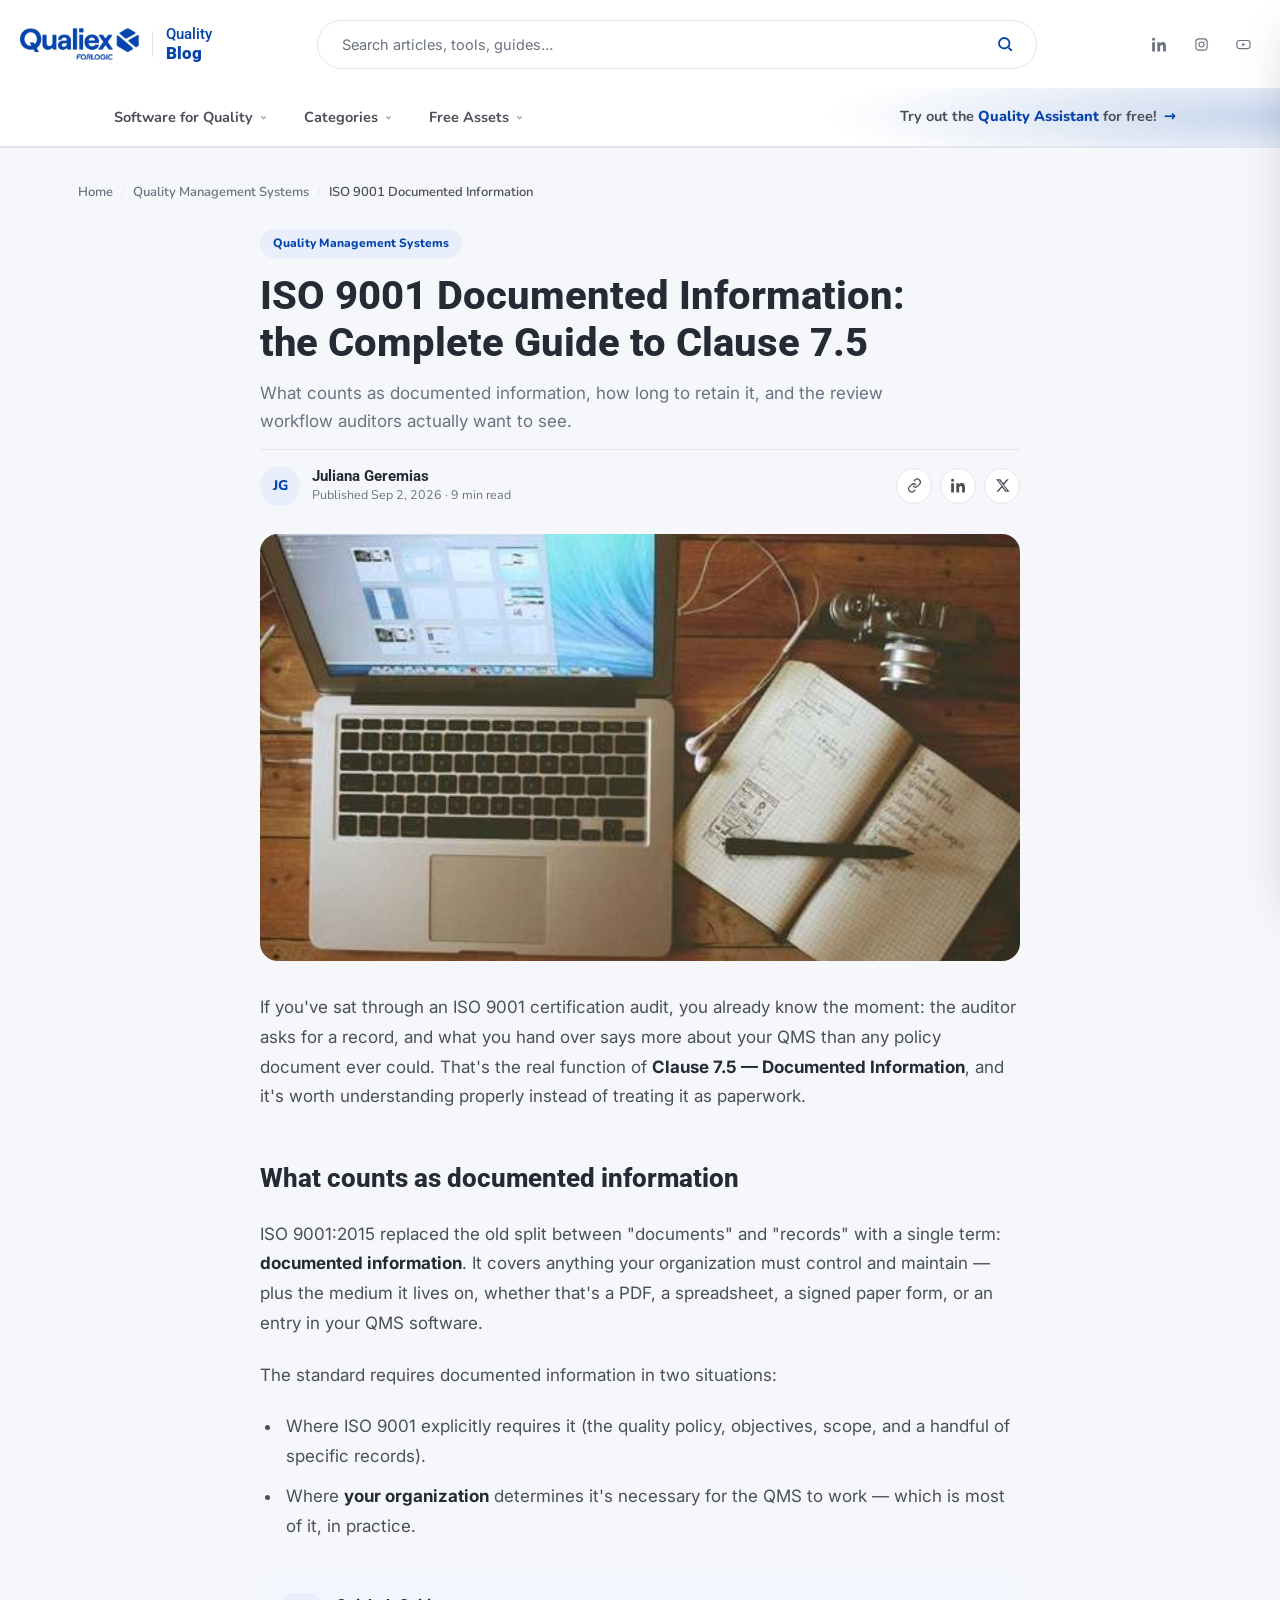
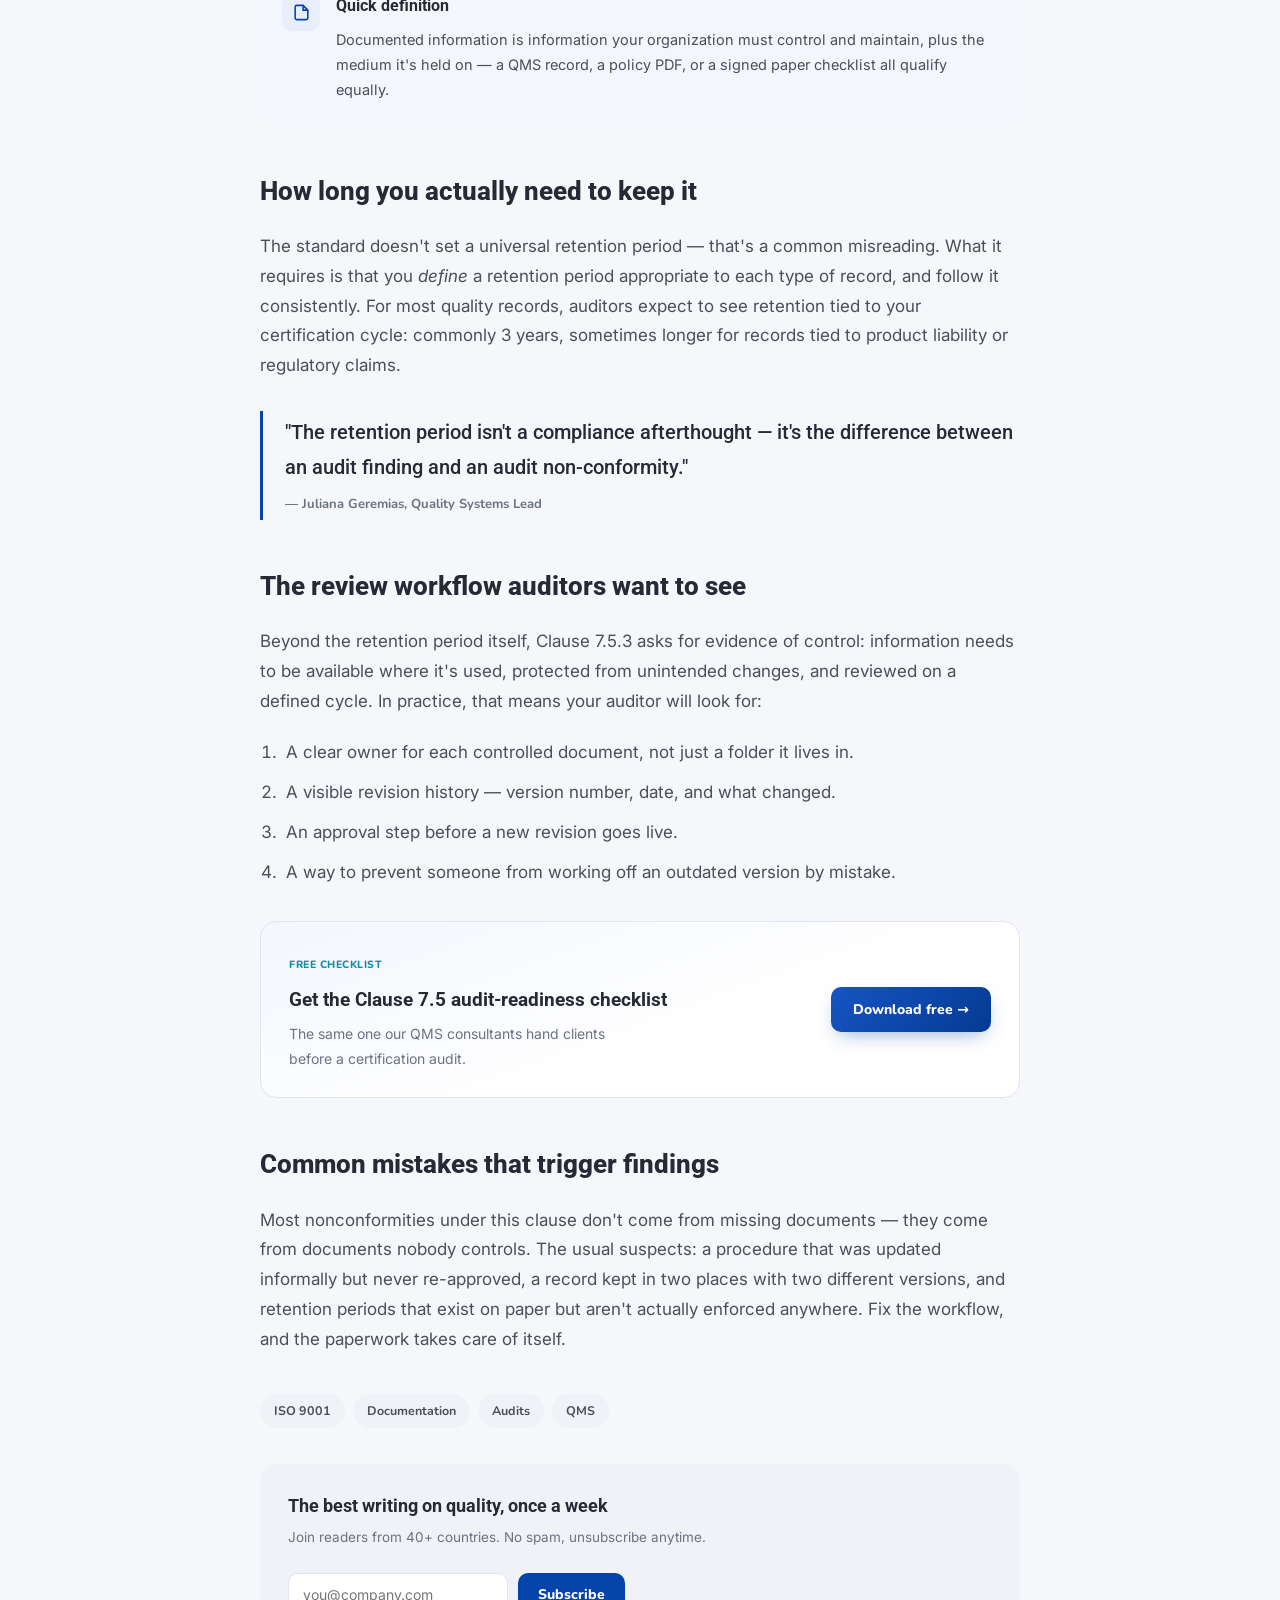
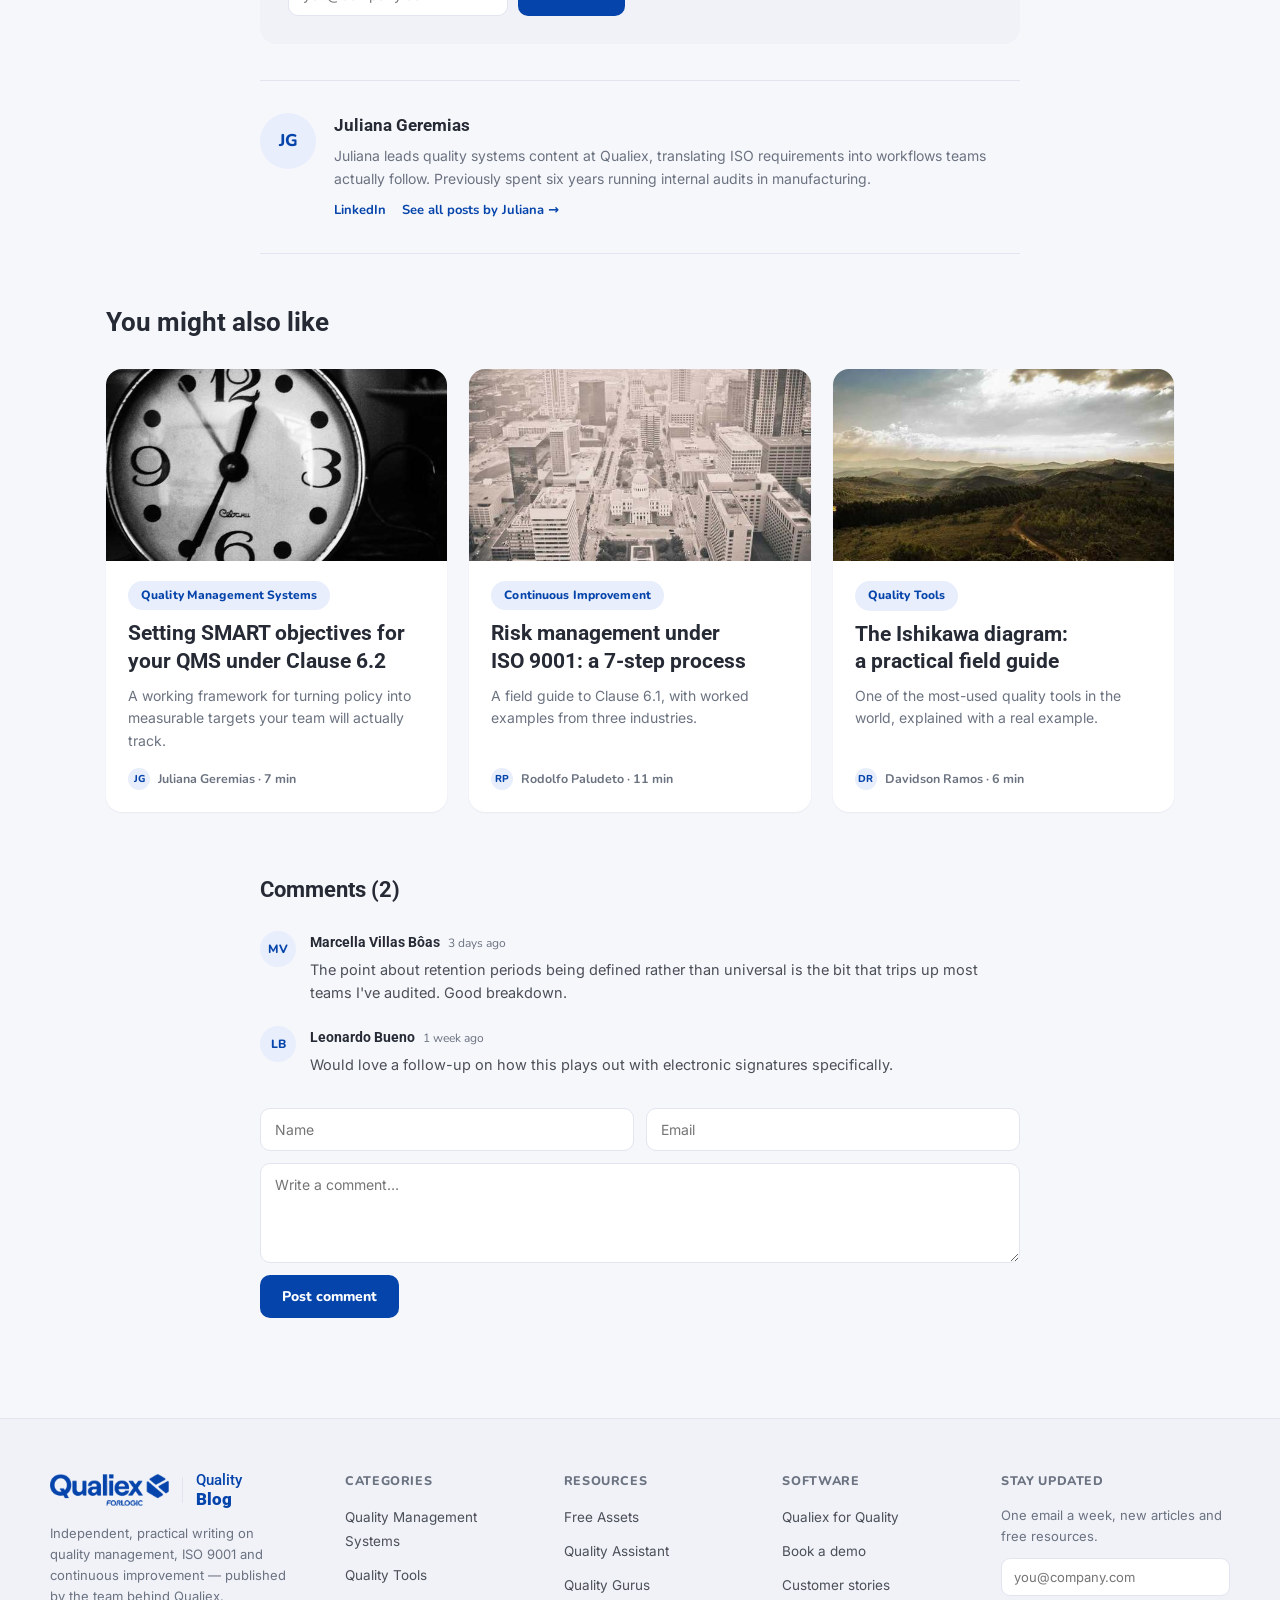
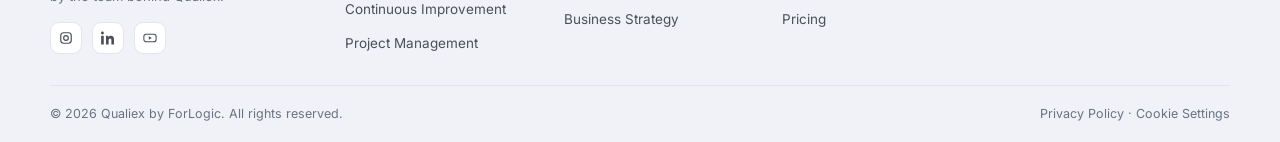
==== post.html @ 95a0b0d9 "Add English Quality Blog mockup (home + post page) Initial static HTML/CSS prototype for the English" ====
<!doctype html>
<meta charset="utf-8">
<title>ISO 9001 Documented Information</title>
<meta name="viewport" content="width=device-width, initial-scale=1">
<style>
  @import url('https://fonts.googleapis.com/css2?family=Roboto:wght@500;700;900&family=Inter:wght@400;500;600&family=Nunito:wght@600;700;800&display=swap');

  :root {
    --blue-900: #032c6f;
    --blue-800: #043a91;
    --blue-700: #0544ab;
    --blue-600: #1655c4;
    --blue-100: #e8eefb;
    --blue-050: #f3f6fd;
    --cyan-500: #22c7e6;
    --cyan-600: #0e8fa8;

    --bg: #f6f7fb;
    --surface: #ffffff;
    --surface-2: #f0f2f8;
    --border: #e2e5ef;
    --ink: #262a35;
    --ink-soft: #4b4f58;
    --muted: #6b7280;
    --white: #ffffff;

    --shadow-sm: 0 1px 2px rgba(19, 30, 64, 0.06);
    --shadow-md: 0 8px 24px -8px rgba(19, 30, 64, 0.16);
    --shadow-lg: 0 20px 45px -12px rgba(19, 30, 64, 0.22);

    --font-display: "Roboto", "Helvetica Neue", Arial, sans-serif;
    --font-body: "Inter", "Segoe UI", system-ui, sans-serif;
    --font-ui: "Nunito", "Segoe UI", system-ui, sans-serif;
  }


  * { box-sizing: border-box; }
  body {
    margin: 0;
    background: var(--bg);
    color: var(--ink-soft);
    font-family: var(--font-body);
    font-size: 15px;
    line-height: 1.6;
    -webkit-font-smoothing: antialiased;
  }
  img, svg { max-width: 100%; }
  a { color: inherit; text-decoration: none; }
  h1, h2, h3 { font-family: var(--font-display); color: var(--ink); text-wrap: balance; margin: 0; }
  .wrap { max-width: 1180px; margin: 0 auto; padding: 0 28px; }

  /* ---------- header: top bar (logo / search / social) ---------- */
  header.main { border-bottom: 1px solid var(--border); background: var(--surface); }
  .wrap.topbar { max-width: 1400px; padding: 0 20px; }
  .topbar {
    display: grid; grid-template-columns: auto 1fr auto; grid-template-areas: "brand search social";
    align-items: center; height: 88px; gap: 20px 32px;
  }
  .brand { grid-area: brand; display: flex; align-items: center; gap: 11px; flex: none; min-width: 0; }
  .brand-logo { height: 32px; width: auto; display: block; flex: none; }
  .brand-name { display: flex; flex-direction: column; line-height: 1.2; }
  .brand-name b { font-family: var(--font-display); font-weight: 900; font-size: 17px; color: var(--blue-700); }
  .brand-thin { font-family: var(--font-display); font-weight: 500; font-size: 15px; color: var(--blue-700); }
  .brand-divider { width: 1px; align-self: stretch; margin: 6px 2px; background: var(--border); flex: none; }

  .header-search-lg {
    grid-area: search; justify-self: center; width: 100%; max-width: 720px;
    display: flex; align-items: center; gap: 12px; min-width: 0;
    background: transparent;
    border: 1px solid var(--border);
    border-radius: 999px;
    padding: 14px 22px;
    transition: border-color .15s ease;
  }
  .header-search-lg:focus-within { border-color: var(--blue-700); }
  .header-search-lg svg { width: 18px; height: 18px; color: var(--blue-700); flex: none; order: 2; }
  .header-search-lg input {
    background: transparent; border: 0; outline: 0; color: var(--ink);
    font-family: var(--font-body); font-size: 14.5px; width: 100%; order: 1;
  }
  .header-search-lg input::placeholder { color: var(--muted); }

  .topbar-actions { grid-area: social; display: flex; align-items: center; gap: 8px; flex: none; }
  .header-social { display: flex; align-items: center; gap: 8px; flex: none; }
  .header-social a {
    width: 34px; height: 34px; border-radius: 50%;
    display: flex; align-items: center; justify-content: center;
    color: var(--muted);
    transition: background .15s ease, color .15s ease;
  }
  .header-social a:hover { background: var(--blue-050); color: var(--blue-700); }
  .header-social svg { width: 15px; height: 15px; }

  .hamburger-btn {
    display: none; width: 34px; height: 34px; border-radius: 50%; border: 0; background: none; cursor: pointer;
    align-items: center; justify-content: center; color: var(--ink-soft);
    transition: background .15s ease, color .15s ease;
  }
  .hamburger-btn:hover { background: var(--blue-050); color: var(--blue-700); }
  .hamburger-btn svg { width: 19px; height: 19px; }

  /* ---------- mobile slide-in menu ---------- */
  .mobile-menu-backdrop {
    position: fixed; inset: 0; background: rgba(8,12,24,0.5); z-index: 190;
    opacity: 0; visibility: hidden; transition: opacity .25s ease;
  }
  .mobile-menu-backdrop.open { opacity: 1; visibility: visible; }
  .mobile-menu {
    position: fixed; top: 0; right: 0; bottom: 0; width: min(88vw, 380px); z-index: 200;
    background: var(--surface); box-shadow: var(--shadow-lg);
    display: flex; flex-direction: column; gap: 4px;
    padding: 18px 18px 28px; overflow-y: auto; -webkit-overflow-scrolling: touch;
    transform: translateX(100%); transition: transform .28s ease;
  }
  .mobile-menu.open { transform: translateX(0); }
  .mobile-menu-head { display: flex; align-items: center; justify-content: space-between; margin-bottom: 6px; }
  .mobile-menu-close {
    width: 36px; height: 36px; border-radius: 50%; border: 0; background: var(--surface-2); cursor: pointer;
    display: flex; align-items: center; justify-content: center; color: var(--ink-soft);
  }
  .mobile-search {
    display: flex; align-items: center; gap: 10px;
    border: 1px solid var(--border); border-radius: 999px; padding: 12px 16px; margin: 14px 0 6px;
  }
  .mobile-search svg { width: 17px; height: 17px; color: var(--blue-700); flex: none; }
  .mobile-search input { flex: 1; min-width: 0; border: 0; background: transparent; outline: 0; color: var(--ink); font-family: var(--font-body); font-size: 14.5px; }
  .mobile-qa-link {
    display: block;
    background: var(--blue-050); border-radius: 12px; padding: 13px 16px; margin-bottom: 10px;
    font-family: var(--font-ui); font-weight: 700; font-size: 13.5px; line-height: 1.5; color: var(--ink-soft);
  }
  .mobile-qa-link b { color: var(--blue-700); }
  .mobile-qa-link .qa-arrow { color: var(--blue-700); }

  .accordion { border-bottom: 1px solid var(--border); }
  .accordion-trigger {
    width: 100%; display: flex; align-items: center; justify-content: space-between; gap: 10px;
    background: none; border: 0; cursor: pointer; padding: 15px 2px;
    font-family: var(--font-ui); font-weight: 700; font-size: 15px; color: var(--ink);
  }
  .accordion-trigger .chev { width: 10px; height: 10px; color: var(--muted); transition: transform .2s ease; }
  .accordion-trigger.open .chev { transform: rotate(180deg); }
  .accordion-panel {
    max-height: 0; overflow: hidden; display: flex; flex-direction: column;
    transition: max-height .25s ease;
  }
  .accordion-panel.open { max-height: 640px; }
  .accordion-panel a { padding: 10px 8px 10px 4px; font-size: 14px; color: var(--ink-soft); border-top: 1px solid var(--border); }
  .accordion-panel a:first-child { border-top: 0; }
  .accordion-panel a:hover { color: var(--blue-700); }

  /* ---------- header: promo banner slot (image-style, ~300px) ---------- */
  .banner-slot { background: var(--bg); }
  .banner-slot[hidden] { display: none; }
  .banner-frame {
    position: relative; width: 100%; height: 300px; overflow: hidden;
    display: flex; align-items: center;
    background: linear-gradient(120deg, var(--blue-900), var(--blue-700) 55%, var(--blue-600));
  }
  .banner-frame::after {
    content: ""; position: absolute; inset: 0;
    background: radial-gradient(50% 80% at 88% 20%, rgba(255,255,255,0.16), transparent 60%);
  }
  .banner-copy {
    position: relative; z-index: 1; max-width: 460px;
    padding-left: clamp(24px, 6vw, 96px);
    display: flex; flex-direction: column; align-items: flex-start; gap: 12px; color: #eef3ff;
  }
  .banner-badge {
    font-family: var(--font-ui); font-weight: 800; font-size: 11px; letter-spacing: .05em; text-transform: uppercase;
    background: var(--cyan-500); color: #073b45; padding: 5px 12px; border-radius: 999px;
  }
  .banner-copy h3 { color: #fff; font-size: 28px; font-family: var(--font-display); font-weight: 700; }
  .banner-copy p { margin: 0; color: #cfe0ff; font-size: 14.5px; }
  .banner-cta {
    font-family: var(--font-ui); font-weight: 800; font-size: 14px; color: var(--blue-700);
    background: #fff; padding: 11px 20px; border-radius: 10px; margin-top: 4px;
  }
  .banner-cta:hover { background: #eef3ff; }

  .banner-art { position: relative; z-index: 1; flex: 1; height: 100%; align-items: center; justify-content: center; display: flex; }
  .banner-art svg { width: min(60%, 260px); opacity: .95; }

  .banner-size-tag {
    position: absolute; bottom: 14px; right: 20px; z-index: 1;
    font-family: var(--font-ui); font-size: 10.5px; font-weight: 700; letter-spacing: .03em;
    color: rgba(255,255,255,0.55);
  }

  @media (max-width: 760px) {
    .banner-frame { height: 220px; }
    .banner-art { display: none; }
    .banner-copy h3 { font-size: 21px; }
  }

  /* ---------- header: primary nav row (dropdowns) ---------- */
  nav.primary-row {
    position: sticky; top: 0; z-index: 40;
    background: color-mix(in srgb, var(--surface) 94%, transparent);
    backdrop-filter: blur(10px);
    border-bottom: 1px solid var(--border);
  }
  nav.primary-row::after {
    content: ""; position: absolute; inset: 0; z-index: 0; pointer-events: none;
    background: radial-gradient(55% 160% at 100% 50%, color-mix(in srgb, var(--blue-700) 22%, transparent), transparent 65%);
  }
  .wrap.nav-row-2 { max-width: 1180px; padding: 0 48px; }
  .nav-row-2 { position: relative; z-index: 1; display: flex; align-items: center; justify-content: space-between; gap: 12px; height: 58px; }
  .nav-item { position: relative; flex: none; }
  .nav-trigger {
    font-family: var(--font-ui); font-weight: 700; font-size: 14.5px;
    color: var(--ink-soft); background: none; border: 0; cursor: pointer;
    padding: 10px 16px; border-radius: 9px;
    display: flex; align-items: center; gap: 6px;
    transition: background .15s ease, color .15s ease;
  }
  .nav-item:hover .nav-trigger, .nav-item:focus-within .nav-trigger { background: var(--blue-050); color: var(--blue-700); }
  .nav-links { display: flex; align-items: center; gap: 4px; min-width: 0; }

  /* text-style CTA, plain except for the highlighted product name */
  a.qa-link {
    font-family: var(--font-ui); font-weight: 700; font-size: 14.5px;
    color: var(--ink-soft);
    padding: 10px 6px; flex: none; white-space: nowrap;
    display: flex; align-items: center; gap: 7px;
  }
  .qa-short { display: none; }
  .qa-highlight { color: var(--blue-700); font-weight: 800; }
  .qa-arrow { display: inline-block; color: var(--blue-700); transition: transform .2s ease; }
  a.qa-link:hover .qa-arrow { transform: translateX(4px); }
  a.qa-link:hover .qa-highlight { color: var(--blue-600); }
  .chev { width: 9px; height: 9px; opacity: .6; transition: transform .15s ease; }
  .nav-item:hover .chev { transform: rotate(180deg); }

  .dropdown-panel {
    position: absolute; top: calc(100% + 10px); left: 50%;
    transform: translateX(-50%) translateY(6px);
    background: var(--surface); border: 1px solid var(--border); border-radius: 14px;
    box-shadow: var(--shadow-lg);
    padding: 10px;
    max-width: min(90vw, 480px);
    opacity: 0; visibility: hidden; pointer-events: none;
    transition: opacity .15s ease, transform .15s ease;
    z-index: 50;
  }
  .nav-item:hover .dropdown-panel, .nav-item:focus-within .dropdown-panel {
    opacity: 1; visibility: visible; pointer-events: auto; transform: translateX(-50%) translateY(0);
  }
  .dropdown-panel.cols-2 { display: grid; grid-template-columns: repeat(2, minmax(160px, 216px)); gap: 1px; }
  .dropdown-panel a {
    display: block; padding: 10px 12px; border-radius: 8px;
    font-family: var(--font-body); font-weight: 600; font-size: 13.5px; color: var(--ink-soft);
  }
  .dropdown-panel a:hover { background: var(--blue-050); color: var(--blue-700); }
  .dropdown-panel.rich { display: flex; flex-direction: column; gap: 2px; width: min(90vw, 300px); }
  .dropdown-panel.rich a { display: flex; align-items: flex-start; gap: 12px; padding: 10px; }
  .dropdown-panel.rich .d-icon {
    width: 32px; height: 32px; border-radius: 9px; flex: none;
    background: var(--blue-100); color: var(--blue-700);
    display: flex; align-items: center; justify-content: center;
  }
  .dropdown-panel.rich .d-icon svg { width: 16px; height: 16px; }
  .dropdown-panel.rich .d-text { display: flex; flex-direction: column; gap: 2px; }
  .dropdown-panel.rich .d-text b { font-family: var(--font-display); font-size: 13.5px; color: var(--ink); font-weight: 700; }
  .dropdown-panel.rich .d-text span { font-size: 12px; color: var(--muted); font-weight: 500; }

/* ---------- hero ---------- */
  .hero { padding: 40px 0 8px; }
  .eyebrow {
    font-family: var(--font-ui); font-weight: 800; font-size: 12px; letter-spacing: .08em;
    text-transform: uppercase; color: var(--blue-700);
    display: flex; align-items: center; gap: 8px; margin-bottom: 10px;
  }
  .eyebrow::before { content: ""; width: 18px; height: 2px; background: var(--cyan-500); border-radius: 2px; }

  .hero-grid { display: grid; grid-template-columns: 1.55fr 1fr; gap: 22px; margin-top: 18px; }
  .card {
    background: var(--surface);
    border-radius: 16px;
    overflow: hidden;
    box-shadow: var(--shadow-sm);
    transition: transform .18s ease, box-shadow .18s ease;
    display: flex; flex-direction: column;
  }
  .card:hover { transform: translateY(-3px); box-shadow: var(--shadow-md); }
  .card:hover .card-body { background: var(--blue-050); }

  .art {
    position: relative;
    aspect-ratio: 16/10;
    background-color: var(--blue-050);
    background-size: cover; background-position: center;
  }
  .art.small { aspect-ratio: 16/9; }
  .pill {
    align-self: flex-start;
    font-family: var(--font-ui); font-weight: 800; font-size: 12px; letter-spacing: .01em;
    color: var(--blue-700); background: var(--blue-100);
    padding: 5px 13px; border-radius: 999px;
  }

  .card-body { padding: 20px 22px 22px; display: flex; flex-direction: column; gap: 10px; flex: 1; transition: background .18s ease; }
  .feature .card-body { padding: 24px 26px 26px; }
  .card h3 { font-size: clamp(16px, 4.5vw, 21px); font-weight: 700; line-height: 1.3; }
  .feature h3 { font-size: clamp(19px, 5.5vw, 26px); }
  .card p.excerpt { margin: 0; font-size: 14px; color: var(--muted); }
  .meta {
    margin-top: auto; padding-top: 6px;
    display: flex; align-items: center; gap: 8px;
    font-family: var(--font-ui); font-size: 12.5px; font-weight: 700; color: var(--muted);
  }
  .avatar { width: 22px; height: 22px; border-radius: 50%; background: var(--blue-100); color: var(--blue-700); display:flex; align-items:center; justify-content:center; font-size: 10px; font-weight: 800; font-family: var(--font-ui);}

  .side-stack { display: flex; flex-direction: column; gap: 22px; }
  .side-stack .card { flex-direction: row; }
  .side-stack .art { width: 40%; aspect-ratio: unset; flex: none; }
  .side-stack .card-body { padding: 16px 18px; gap: 6px; }
  .side-stack h3 { font-size: 15.5px; }

  /* ---------- section heads ---------- */
  .section { padding: 52px 0; }
  .section-head { display: flex; align-items: baseline; justify-content: space-between; margin-bottom: 26px; gap: 20px;}
  .section-head h2 { font-size: 26px; font-weight: 700; }
  .see-all { font-family: var(--font-ui); font-weight: 800; font-size: 13.5px; color: var(--blue-700); display: flex; align-items: center; gap: 6px; }
  .see-all svg { width: 12px; height: 12px; }

  .grid-3 { display: grid; grid-template-columns: repeat(3, 1fr); gap: 22px; }

  /* ---------- browse by topic: one full area per category ---------- */
  .topic-section { padding: 34px 0; }
  .topic-section + .topic-section { border-top: 1px solid var(--border); }
  .topic-heading {
    display: flex; align-items: center; gap: 10px;
    margin-bottom: 24px; padding-bottom: 16px; border-bottom: 1px solid var(--border);
  }
  .topic-heading::before {
    content: ""; width: 9px; height: 9px; border-radius: 50%; flex: none;
    background: var(--topic-color);
  }
  .topic-badge {
    font-family: var(--font-display); font-weight: 700; font-size: 18px; color: var(--ink);
  }

  .topic-mini-grid { display: grid; grid-template-columns: repeat(3, 1fr); gap: 26px; }
  .mini-post { display: flex; flex-direction: column; gap: 12px; }
  .mini-post-art {
    position: relative; aspect-ratio: 4 / 3; border-radius: 12px; overflow: hidden;
    background-color: var(--blue-050);
    background-size: cover; background-position: center;
  }
  .mini-post h3 {
    font-family: var(--font-display); font-size: clamp(14px, 3.8vw, 15.5px); font-weight: 600; line-height: 1.4;
    color: var(--ink); transition: color .15s ease;
  }
  .mini-post:hover h3 { color: var(--topic-color); }

  @media (max-width: 900px) {
    .topic-mini-grid { grid-template-columns: 1fr 1fr; }
  }
  @media (max-width: 620px) {
    .topic-mini-grid { grid-template-columns: 1fr; }
  }

  /* ---------- materials band ---------- */
  .band {
    border-radius: 20px;
    background: linear-gradient(160deg, var(--blue-050), var(--surface) 55%);
    border: 1px solid var(--border);
    padding: 40px;
  }
  .band-head { max-width: 560px; margin-bottom: 30px; }
  .band-head h2 { font-size: 26px; margin-bottom: 8px; }
  .band-head p { margin: 0; color: var(--muted); font-size: 14.5px; }
  .materials-grid { display: grid; grid-template-columns: repeat(3, 1fr); gap: 18px; }
  .material {
    background: var(--surface); border-radius: 14px;
    padding: 20px; display: flex; flex-direction: column; gap: 12px;
    box-shadow: var(--shadow-sm);
    transition: transform .18s ease, box-shadow .18s ease, background .18s ease;
  }
  .material:hover { transform: translateY(-2px); box-shadow: var(--shadow-md); background: var(--blue-050); }
  .material .icon {
    width: 38px; height: 38px; border-radius: 10px;
    background: var(--blue-100); color: var(--blue-700);
    display: flex; align-items: center; justify-content: center;
  }
  .material .icon svg { width: 18px; height: 18px; }
  .material h4 { margin: 0; font-family: var(--font-display); font-size: 15.5px; color: var(--ink); }
  .material p { margin: 0; font-size: 13px; color: var(--muted); flex: 1; }
  .material .tag { font-family: var(--font-ui); font-size: 11px; font-weight: 800; letter-spacing: .04em; text-transform: uppercase; color: var(--cyan-600); }
  .material .get { font-family: var(--font-ui); font-weight: 800; font-size: 13px; color: var(--blue-700); display: flex; align-items: center; gap: 6px; }

  /* ---------- assistant band ---------- */
  .assistant {
    display: grid; grid-template-columns: 1fr auto; align-items: center; gap: 28px;
    border-radius: 20px;
    background: linear-gradient(120deg, var(--blue-900), var(--blue-700) 70%);
    color: #eef3ff;
    padding: 38px 42px;
    position: relative;
    overflow: hidden;
  }
  .assistant::after {
    content: ""; position: absolute; inset: 0;
    background: radial-gradient(46% 80% at 88% 20%, rgba(34,199,230,0.35), transparent 65%);
  }
  .assistant-copy { position: relative; z-index: 1; max-width: 520px; }
  .assistant .eyebrow { color: #a6ecf7; }
  .assistant .eyebrow::before { background: #a6ecf7; }
  .assistant h2 { color: #fff; font-size: 25px; margin-bottom: 10px; }
  .assistant p { margin: 0; color: #cfe0ff; font-size: 14.5px; }
  .assistant-cta {
    position: relative; z-index: 1;
    display: flex; align-items: center; gap: 10px;
    background: var(--cyan-500); color: #073b45;
    font-family: var(--font-ui); font-weight: 800; font-size: 14.5px;
    padding: 14px 22px; border-radius: 12px;
    box-shadow: 0 12px 26px -8px rgba(34,199,230,0.55);
    white-space: nowrap;
  }
  .assistant-orb {
    position: relative; z-index: 1;
    width: 74px; height: 74px; border-radius: 20px;
    background: rgba(255,255,255,0.1); border: 1px solid rgba(255,255,255,0.2);
    display: none;
    align-items: center; justify-content: center;
  }

  /* ---------- footer ---------- */
  footer { border-top: 1px solid var(--border); background: var(--surface-2); margin-top: 20px; }
  .foot-grid {
    display: grid; grid-template-columns: 1.4fr 1fr 1fr 1fr 1.2fr;
    gap: 28px; padding: 52px 0 30px;
  }
  .foot-grid h5 { font-family: var(--font-ui); font-size: 12.5px; font-weight: 800; letter-spacing: .05em; text-transform: uppercase; color: var(--muted); margin: 0 0 14px; }
  .foot-grid ul { list-style: none; margin: 0; padding: 0; display: flex; flex-direction: column; gap: 10px; }
  .foot-grid a { font-size: 13.5px; color: var(--ink-soft); }
  .foot-grid a:hover { color: var(--blue-700); }
  .foot-brand p { font-size: 13px; color: var(--muted); max-width: 240px; }
  .foot-social { display: flex; gap: 10px; margin-top: 16px; }
  .foot-social a { width: 32px; height: 32px; border-radius: 9px; background: var(--surface); border: 1px solid var(--border); display: flex; align-items: center; justify-content: center; }
  .foot-social svg { width: 14px; height: 14px; }
  .foot-bottom {
    border-top: 1px solid var(--border);
    padding: 18px 0; display: flex; justify-content: space-between; align-items: center;
    font-size: 12.5px; color: var(--muted);
  }

  @media (max-width: 980px) {
    .hero-grid { grid-template-columns: 1fr; }
    .side-stack { flex-direction: row; overflow-x: auto; }
    .side-stack .card { flex: 1; min-width: 260px; flex-direction: column; }
    .side-stack .art { width: 100%; aspect-ratio: 16/9; }
    .grid-3, .materials-grid { grid-template-columns: 1fr 1fr; }
    .foot-grid { grid-template-columns: 1fr 1fr; }
  }

  /* ---------- small screens / mobile: hamburger + slide-in menu ---------- */
  @media (max-width: 900px) {
    .wrap { padding: 0 18px; }

    /* header collapses to logo + compact action icons, one row */
    .wrap.topbar { padding: 0 18px; }
    .topbar {
      grid-template-columns: 1fr auto; grid-template-areas: "brand social";
      height: 68px; padding: 0;
    }
    .header-search-lg { display: none; }
    .header-social { display: none; }
    .hamburger-btn { display: flex; }
    .brand > .brand-divider { display: none; }
    .brand-thin, .brand-name b { font-size: 14px; }

    /* desktop secondary nav row (dropdowns) is replaced by the slide-in menu */
    nav.primary-row { display: none; }

    /* banner: shorter, copy-only on very small widths (art already hides at 760px) */
    .banner-frame { height: 240px; }
    .banner-copy { max-width: 82%; }

    /* stacked bands */
    .band { padding: 24px; }
    .materials-grid { grid-template-columns: 1fr; }
    .assistant { grid-template-columns: 1fr; text-align: left; padding: 28px; }
    .assistant-cta { justify-self: start; }

    /* single-column main feed, horizontal-scroll per-topic carousels */
    .grid-3 { grid-template-columns: 1fr; }
    .topic-mini-grid {
      display: flex; overflow-x: auto; scroll-snap-type: x mandatory;
      gap: 16px; padding-bottom: 6px; -webkit-overflow-scrolling: touch;
    }
    .topic-mini-grid .mini-post { flex: 0 0 72%; scroll-snap-align: start; }

    .foot-grid { grid-template-columns: 1fr 1fr; row-gap: 30px; }
    .foot-bottom { flex-direction: column; align-items: flex-start; gap: 6px; }
  }

  @media (max-width: 480px) {
    .banner-frame { height: 200px; }
    .topic-mini-grid .mini-post { flex-basis: 84%; }
    .foot-grid { grid-template-columns: 1fr; }
    .brand-thin, .brand-name b { font-size: 13px; }
    .banner-copy h3 { font-size: 19px; }
    .banner-copy p { font-size: 13.5px; }
  }

  /* ---------- real stock-photo cover images (Lorem Picsum, free-to-use placeholders) ---------- */
  .photo-doc { background-image: url([data-uri]); }
  .photo-search { background-image: url([data-uri]); }
  .photo-shield { background-image: url([data-uri]); }
  .photo-target { background-image: url([data-uri]); }
  .photo-bulb { background-image: url([data-uri]); }
  .photo-alert { background-image: url([data-uri]); }
  .photo-book { background-image: url([data-uri]); }
  .photo-briefcase { background-image: url([data-uri]); }
  .photo-trophy { background-image: url([data-uri]); }
  .photo-gear { background-image: url([data-uri]); }
  .photo-flow { background-image: url([data-uri]); }
  .photo-scale { background-image: url([data-uri]); }
  .photo-people { background-image: url([data-uri]); }
  .photo-chart { background-image: url([data-uri]); }
  .photo-wrench { background-image: url([data-uri]); }

  /* ---------- post page ---------- */
  .post-wrap { padding-top: 34px; }
  .breadcrumb {
    display: flex; align-items: center; flex-wrap: wrap; row-gap: 4px;
    font-family: var(--font-ui); font-size: 13px; font-weight: 600; color: var(--muted);
    margin-bottom: 26px;
  }
  .breadcrumb .crumb { display: inline-flex; align-items: center; white-space: nowrap; }
  .breadcrumb .crumb:not(:last-child)::after { content: "/"; margin: 0 8px; color: var(--border); font-weight: 400; }
  .breadcrumb a:hover { color: var(--blue-700); }
  .breadcrumb .crumb[aria-current] { color: var(--ink-soft); font-weight: 600; white-space: normal; }

  @media (max-width: 480px) {
    .breadcrumb { font-size: 12px; }
  }

  .post { max-width: 760px; margin: 0 auto; }
  .post-header { display: flex; flex-direction: column; align-items: flex-start; gap: 14px; margin-bottom: 28px; }
  .post-header h1 {
    font-family: var(--font-display); font-weight: 800; font-size: clamp(24px, 6vw, 40px); line-height: 1.18;
    color: var(--ink); text-wrap: balance;
  }
  .post-excerpt { margin: 0; font-size: 17px; line-height: 1.6; color: var(--muted); max-width: 62ch; }
  .post-meta {
    width: 100%; display: flex; align-items: center; gap: 12px; flex-wrap: wrap;
    padding-top: 16px; border-top: 1px solid var(--border);
  }
  .post-meta .avatar { width: 40px; height: 40px; font-size: 14px; }
  .post-meta-text { display: flex; flex-direction: column; line-height: 1.3; margin-right: auto; }
  .post-meta-text b { font-family: var(--font-display); font-size: 14.5px; color: var(--ink); }
  .post-meta-text span { font-family: var(--font-ui); font-size: 12.5px; color: var(--muted); }
  .post-share { display: flex; align-items: center; gap: 8px; }
  .share-btn {
    position: relative;
    width: 36px; height: 36px; border-radius: 50%; border: 1px solid var(--border); background: var(--surface);
    display: flex; align-items: center; justify-content: center; color: var(--ink-soft); cursor: pointer;
    transition: background .15s ease, color .15s ease, border-color .15s ease;
  }
  .share-btn svg { width: 15px; height: 15px; }
  .share-btn:hover { background: var(--blue-050); color: var(--blue-700); border-color: var(--blue-700); }
  .share-btn .copied-tip {
    position: absolute; bottom: calc(100% + 8px); left: 50%; transform: translateX(-50%) translateY(4px);
    background: var(--ink); color: var(--bg); font-family: var(--font-ui); font-weight: 700; font-size: 11px;
    padding: 5px 10px; border-radius: 6px; white-space: nowrap;
    opacity: 0; pointer-events: none; transition: opacity .15s ease, transform .15s ease;
  }
  .share-btn.copied .copied-tip { opacity: 1; transform: translateX(-50%) translateY(0); }

  .post-cover {
    width: 100%; aspect-ratio: 16/9; border-radius: 18px; margin-bottom: 32px;
    background-size: cover; background-position: center; background-color: var(--blue-050);
  }

  .post-body { font-size: 17px; line-height: 1.75; color: var(--ink-soft); }
  .post-body p { margin: 0 0 22px; }
  .post-body h2 {
    font-family: var(--font-display); font-weight: 800; font-size: 26px; color: var(--ink);
    margin: 44px 0 18px; text-wrap: balance;
  }
  .post-body h3 { font-family: var(--font-display); font-weight: 700; font-size: 20px; color: var(--ink); margin: 32px 0 14px; }
  .post-body ul, .post-body ol { margin: 0 0 22px; padding-left: 22px; display: flex; flex-direction: column; gap: 10px; }
  .post-body li { padding-left: 4px; }
  .post-body a { color: var(--blue-700); text-decoration: underline; text-underline-offset: 2px; }
  .post-body strong { color: var(--ink); }
  .post-body blockquote {
    margin: 30px 0; padding: 4px 0 4px 22px; border-left: 3px solid var(--blue-700);
    font-family: var(--font-display); font-size: 20px; font-weight: 500; color: var(--ink); font-style: normal;
  }
  .post-body blockquote cite { display: block; margin-top: 8px; font-family: var(--font-ui); font-size: 13px; font-weight: 700; color: var(--muted); font-style: normal; }

  .callout {
    display: flex; gap: 16px; align-items: flex-start;
    background: var(--blue-050); border-radius: 14px; padding: 22px; margin: 30px 0;
  }
  .callout-icon {
    width: 38px; height: 38px; border-radius: 10px; flex: none;
    background: var(--blue-100); color: var(--blue-700);
    display: flex; align-items: center; justify-content: center;
  }
  .callout-icon svg { width: 19px; height: 19px; }
  .callout h4 { margin: 0 0 6px; font-family: var(--font-display); font-size: 15.5px; color: var(--ink); }
  .callout p { margin: 0; font-size: 14.5px; color: var(--ink-soft); }

  .inline-cta {
    display: flex; align-items: center; justify-content: space-between; gap: 20px; flex-wrap: wrap;
    background: linear-gradient(160deg, var(--blue-050), var(--surface) 60%);
    border: 1px solid var(--border); border-radius: 16px; padding: 26px 28px; margin: 34px 0;
  }
  .inline-cta .tag {
    display: inline-block; font-family: var(--font-ui); font-weight: 800; font-size: 10.5px; letter-spacing: .05em; text-transform: uppercase;
    color: var(--cyan-600); margin-bottom: 8px;
  }
  .inline-cta h3 { margin: 0 0 6px; font-family: var(--font-display); font-size: 19px; color: var(--ink); }
  .inline-cta p { margin: 0; font-size: 14px; color: var(--muted); max-width: 40ch; }
  .btn-primary {
    flex: none; font-family: var(--font-ui); font-weight: 800; font-size: 14px; color: #fff;
    background: linear-gradient(135deg, var(--blue-600), var(--blue-800));
    padding: 13px 22px; border-radius: 10px; border: 0; cursor: pointer;
    box-shadow: 0 8px 20px -8px rgba(5,68,171,0.5);
    transition: transform .15s ease, box-shadow .15s ease;
  }
  .btn-primary:hover { transform: translateY(-1px); box-shadow: 0 12px 24px -8px rgba(5,68,171,0.55); }

  .post-tags { display: flex; flex-wrap: wrap; gap: 8px; margin: 40px 0 36px; }
  .post-tags a {
    font-family: var(--font-ui); font-weight: 700; font-size: 12.5px; color: var(--ink-soft);
    background: var(--surface-2); border-radius: 999px; padding: 7px 14px;
    transition: background .15s ease, color .15s ease;
  }
  .post-tags a:hover { background: var(--blue-050); color: var(--blue-700); }

  .newsletter-card {
    display: flex; align-items: center; justify-content: space-between; gap: 24px; flex-wrap: wrap;
    background: var(--surface-2); border-radius: 16px; padding: 28px; margin-bottom: 36px;
  }
  .newsletter-card h3 { margin: 0 0 6px; font-family: var(--font-display); font-size: 18px; color: var(--ink); }
  .newsletter-card p { margin: 0; font-size: 13.5px; color: var(--muted); }
  .newsletter-card form { display: flex; gap: 10px; flex: none; }
  .newsletter-card input {
    width: 220px; max-width: 60vw; border: 1px solid var(--border); border-radius: 10px;
    padding: 12px 14px; font-family: var(--font-body); font-size: 14px; color: var(--ink); background: var(--surface);
  }
  .newsletter-card input:focus { outline: none; border-color: var(--blue-700); }
  .newsletter-card button {
    font-family: var(--font-ui); font-weight: 800; font-size: 14px; color: #fff;
    background: var(--blue-700); border: 0; border-radius: 10px; padding: 0 20px; cursor: pointer;
    transition: background .15s ease;
  }
  .newsletter-card button:hover { background: var(--blue-600); }
  .newsletter-card .success-msg {
    font-family: var(--font-ui); font-weight: 700; font-size: 14px; color: #16A34A;
    display: none; align-items: center; gap: 8px;
  }
  .newsletter-card.sent form { display: none; }
  .newsletter-card.sent .success-msg { display: flex; }

  .author-card {
    display: flex; gap: 18px; align-items: flex-start;
    border-top: 1px solid var(--border); border-bottom: 1px solid var(--border);
    padding: 32px 0; margin-bottom: 48px;
  }
  .author-avatar {
    width: 56px; height: 56px; border-radius: 50%; flex: none;
    background: var(--blue-100); color: var(--blue-700);
    display: flex; align-items: center; justify-content: center;
    font-family: var(--font-ui); font-weight: 800; font-size: 17px;
  }
  .author-card h4 { margin: 0 0 6px; font-family: var(--font-display); font-size: 16.5px; color: var(--ink); }
  .author-card p { margin: 0 0 10px; font-size: 14px; color: var(--muted); line-height: 1.6; }
  .author-links { display: flex; gap: 16px; }
  .author-links a { font-family: var(--font-ui); font-weight: 700; font-size: 13px; color: var(--blue-700); }
  .author-links a:hover { text-decoration: underline; }

  .related-posts { max-width: 1180px; margin: 0 auto; padding: 0 28px 60px; }

  .comments-section { max-width: 760px; margin: 0 auto; padding: 0 0 80px; }
  .comments-section > h2 { font-family: var(--font-display); font-size: 22px; color: var(--ink); margin-bottom: 24px; }
  .comment-list { display: flex; flex-direction: column; gap: 22px; margin-bottom: 32px; }
  .comment { display: flex; gap: 14px; }
  .comment-body { flex: 1; min-width: 0; }
  .comment-head { display: flex; align-items: baseline; gap: 8px; margin-bottom: 4px; flex-wrap: wrap; }
  .comment-head b { font-family: var(--font-display); font-size: 14px; color: var(--ink); }
  .comment-head span { font-family: var(--font-ui); font-size: 12px; color: var(--muted); }
  .comment p { margin: 0; font-size: 14.5px; color: var(--ink-soft); line-height: 1.6; }
  .comment-form { display: flex; flex-direction: column; gap: 12px; }
  .comment-form-row { display: flex; gap: 12px; }
  .comment-form input, .comment-form textarea {
    border: 1px solid var(--border); border-radius: 10px; padding: 12px 14px;
    font-family: var(--font-body); font-size: 14px; color: var(--ink); background: var(--surface); width: 100%;
  }
  .comment-form input:focus, .comment-form textarea:focus { outline: none; border-color: var(--blue-700); }
  .comment-form textarea { min-height: 100px; resize: vertical; font-family: var(--font-body); }
  .comment-form button {
    align-self: flex-start; font-family: var(--font-ui); font-weight: 800; font-size: 14px; color: #fff;
    background: var(--blue-700); border: 0; border-radius: 10px; padding: 12px 22px; cursor: pointer;
    transition: background .15s ease;
  }
  .comment-form button:hover { background: var(--blue-600); }

  .back-to-top {
    position: fixed; right: 24px; bottom: 24px; z-index: 60;
    width: 44px; height: 44px; border-radius: 50%; border: 1px solid var(--border);
    background: var(--surface); color: var(--blue-700); box-shadow: var(--shadow-md);
    display: flex; align-items: center; justify-content: center; font-size: 18px; cursor: pointer;
    opacity: 0; visibility: hidden; transform: translateY(8px);
    transition: opacity .2s ease, transform .2s ease, visibility .2s ease;
  }
  .back-to-top.show { opacity: 1; visibility: visible; transform: translateY(0); }

  @media (max-width: 720px) {
    .post-excerpt { font-size: 15.5px; }
    .post-body { font-size: 16px; }
    .post-body h2 { font-size: 22px; }
    .inline-cta, .newsletter-card { flex-direction: column; align-items: flex-start; }
    .newsletter-card form { width: 100%; }
    .newsletter-card input { width: 100%; max-width: none; flex: 1; }
    .comment-form-row { flex-direction: column; }
    .post-meta { flex-direction: column; align-items: flex-start; }
    .post-meta-text { margin-right: 0; }
  }

</style>

<header class="main">
  <div class="wrap topbar">
    <a class="brand" href="https://claude.ai/code/artifact/5dad1f2f-0d00-4dd6-ab82-f45fa4202439" target="_blank" rel="noopener">
      <img class="brand-logo" src="[data-uri]" alt="Qualiex" />
      <div class="brand-divider"></div>
      <div class="brand-name"><span class="brand-thin">Quality</span><b style="font-size:17px;">Blog</b></div>
    </a>
    <form class="header-search-lg" onsubmit="return false">
      <svg viewBox="0 0 24 24" fill="none" stroke="currentColor" stroke-width="2.4"><circle cx="11" cy="11" r="7"/><path d="M21 21l-4.3-4.3"/></svg>
      <input type="search" placeholder="Search articles, tools, guides…" />
    </form>
    <div class="topbar-actions">
      <div class="header-social">
        <a href="#" aria-label="LinkedIn"><svg viewBox="0 0 24 24" fill="currentColor"><path d="M4.98 3.5C4.98 4.88 3.87 6 2.5 6S0 4.88 0 3.5 1.12 1 2.5 1s2.48 1.12 2.48 2.5zM.24 8.25h4.5V23H.24V8.25zM8.25 8.25h4.31v2.02h.06c.6-1.14 2.07-2.34 4.26-2.34 4.56 0 5.4 3 5.4 6.9V23h-4.5v-6.6c0-1.57-.03-3.6-2.2-3.6-2.2 0-2.53 1.72-2.53 3.48V23h-4.5V8.25z"/></svg></a>
        <a href="#" aria-label="Instagram"><svg viewBox="0 0 24 24" fill="none" stroke="currentColor" stroke-width="1.8"><rect x="3" y="3" width="18" height="18" rx="5"/><circle cx="12" cy="12" r="4"/><circle cx="17.5" cy="6.5" r="1" fill="currentColor" stroke="none"/></svg></a>
        <a href="#" aria-label="YouTube"><svg viewBox="0 0 24 24" fill="none" stroke="currentColor" stroke-width="1.8"><rect x="1.5" y="5.5" width="21" height="13" rx="4"/><path d="M10 9.2l5 2.8-5 2.8V9.2z" fill="currentColor" stroke="none"/></svg></a>
      </div>
      <button class="hamburger-btn" id="hamburgerBtn" type="button" aria-label="Open menu" onclick="toggleMobileMenu()">
        <svg viewBox="0 0 24 24" fill="none" stroke="currentColor" stroke-width="2.2" stroke-linecap="round"><path d="M3 6h18M3 12h18M3 18h18"/></svg>
      </button>
    </div>
  </div>

  <nav class="primary-row">
    <div class="wrap nav-row-2">
      <div class="nav-links">
      <div class="nav-item">
        <button class="nav-trigger">Software for Quality<svg class="chev" viewBox="0 0 24 24" fill="none" stroke="currentColor" stroke-width="3"><path d="M6 9l6 6 6-6"/></svg></button>
        <div class="dropdown-panel cols-2">
          <a href="#">Document Management</a>
          <a href="#">Nonconformities</a>
          <a href="#">Risk Management</a>
          <a href="#">Audit Management</a>
          <a href="#">Meeting Minutes</a>
          <a href="#">Action Plans</a>
          <a href="#">Indicator Management</a>
          <a href="#">Process Flows</a>
          <a href="#">Training Management</a>
          <a href="#">Measurement Instruments</a>
          <a href="#">Supplier Management</a>
          <a href="#">Corporate Education</a>
        </div>
      </div>
      <div class="nav-item">
        <button class="nav-trigger">Categories<svg class="chev" viewBox="0 0 24 24" fill="none" stroke="currentColor" stroke-width="3"><path d="M6 9l6 6 6-6"/></svg></button>
        <div class="dropdown-panel cols-2">
          <a href="#">Quality</a>
          <a href="#">Culture</a>
          <a href="#">Strategy</a>
          <a href="#">Tools</a>
          <a href="#">Philosophy</a>
          <a href="#">Process Management</a>
          <a href="#">Project Management</a>
          <a href="#">Gurus</a>
          <a href="#">Continuous Improvement</a>
          <a href="#">Metrology</a>
          <a href="#">Management Systems</a>
        </div>
      </div>
      <div class="nav-item">
        <button class="nav-trigger">Free Assets<svg class="chev" viewBox="0 0 24 24" fill="none" stroke="currentColor" stroke-width="3"><path d="M6 9l6 6 6-6"/></svg></button>
        <div class="dropdown-panel rich">
          <a href="#">
            <span class="d-icon"><svg viewBox="0 0 24 24" fill="none" stroke="currentColor" stroke-width="2"><path d="M4 19V5a2 2 0 012-2h8l6 6v10a2 2 0 01-2 2H6a2 2 0 01-2-2z"/><path d="M14 3v6h6"/></svg></span>
            <span class="d-text"><b>Downloadable Materials</b><span>Templates, checklists and guides</span></span>
          </a>
          <a href="#">
            <span class="d-icon"><svg viewBox="0 0 24 24" fill="none" stroke="currentColor" stroke-width="2"><rect x="3" y="4" width="18" height="14" rx="2"/><path d="M8 21h8M12 18v3"/></svg></span>
            <span class="d-text"><b>Webinars &amp; Events</b><span>Live sessions and recordings</span></span>
          </a>
          <a href="#">
            <span class="d-icon"><svg viewBox="0 0 24 24" fill="none" stroke="currentColor" stroke-width="2"><path d="M12 2L2 7l10 5 10-5-10-5z"/><path d="M2 17l10 5 10-5M2 12l10 5 10-5"/></svg></span>
            <span class="d-text"><b>ISO 9001 Guide</b><span>The complete walkthrough of the standard</span></span>
          </a>
        </div>
      </div>
      </div>
      <a class="qa-link" href="#">
        <span class="qa-full">Try out the <span class="qa-highlight">Quality Assistant</span> for free!</span>
        <span class="qa-short"><span class="qa-highlight">Quality Assistant</span></span>
        <span class="qa-arrow">→</span>
      </a>
    </div>
  </nav>
</header>

<div class="mobile-menu-backdrop" id="mobileMenuBackdrop" onclick="toggleMobileMenu()"></div>
<nav class="mobile-menu" id="mobileMenu" aria-label="Mobile menu">
  <div class="mobile-menu-head">
    <a class="brand" href="https://claude.ai/code/artifact/5dad1f2f-0d00-4dd6-ab82-f45fa4202439" target="_blank" rel="noopener">
      <img class="brand-logo" src="[data-uri]" alt="Qualiex" />
    </a>
    <button class="mobile-menu-close" type="button" aria-label="Close menu" onclick="toggleMobileMenu()">
      <svg viewBox="0 0 24 24" fill="none" stroke="currentColor" stroke-width="2.2" stroke-linecap="round"><path d="M6 6l12 12M18 6L6 18"/></svg>
    </button>
  </div>

  <form class="mobile-search" onsubmit="return false">
    <svg viewBox="0 0 24 24" fill="none" stroke="currentColor" stroke-width="2.4"><circle cx="11" cy="11" r="7"/><path d="M21 21l-4.3-4.3"/></svg>
    <input type="search" placeholder="Search articles, tools, guides…" />
  </form>

  <a class="mobile-qa-link" href="#">
    <span class="ai-dot"></span> Try out the <b>Quality Assistant</b> for free! <span class="qa-arrow">→</span>
  </a>

  <div class="accordion">
    <button class="accordion-trigger" type="button" onclick="toggleAccordion(this)">
      Software for Quality
      <svg class="chev" viewBox="0 0 24 24" fill="none" stroke="currentColor" stroke-width="3"><path d="M6 9l6 6 6-6"/></svg>
    </button>
    <div class="accordion-panel">
      <a href="#">Document Management</a>
      <a href="#">Nonconformities</a>
      <a href="#">Risk Management</a>
      <a href="#">Audit Management</a>
      <a href="#">Meeting Minutes</a>
      <a href="#">Action Plans</a>
      <a href="#">Indicator Management</a>
      <a href="#">Process Flows</a>
      <a href="#">Training Management</a>
      <a href="#">Measurement Instruments</a>
      <a href="#">Supplier Management</a>
      <a href="#">Corporate Education</a>
    </div>
  </div>

  <div class="accordion">
    <button class="accordion-trigger" type="button" onclick="toggleAccordion(this)">
      Categories
      <svg class="chev" viewBox="0 0 24 24" fill="none" stroke="currentColor" stroke-width="3"><path d="M6 9l6 6 6-6"/></svg>
    </button>
    <div class="accordion-panel">
      <a href="#">Quality</a>
      <a href="#">Culture</a>
      <a href="#">Strategy</a>
      <a href="#">Tools</a>
      <a href="#">Philosophy</a>
      <a href="#">Process Management</a>
      <a href="#">Project Management</a>
      <a href="#">Gurus</a>
      <a href="#">Continuous Improvement</a>
      <a href="#">Metrology</a>
      <a href="#">Management Systems</a>
    </div>
  </div>

  <div class="accordion">
    <button class="accordion-trigger" type="button" onclick="toggleAccordion(this)">
      Free Assets
      <svg class="chev" viewBox="0 0 24 24" fill="none" stroke="currentColor" stroke-width="3"><path d="M6 9l6 6 6-6"/></svg>
    </button>
    <div class="accordion-panel">
      <a href="#">Downloadable Materials</a>
      <a href="#">Webinars &amp; Events</a>
      <a href="#">ISO 9001 Guide</a>
    </div>
  </div>
</nav>

<main class="wrap post-wrap">
  <nav class="breadcrumb" aria-label="Breadcrumb">
    <span class="crumb"><a href="https://claude.ai/code/artifact/5dad1f2f-0d00-4dd6-ab82-f45fa4202439" target="_blank" rel="noopener">Home</a></span><span class="crumb"><a href="#">Quality Management Systems</a></span><span class="crumb" aria-current="page">ISO 9001 Documented Information</span>
  </nav>

  <article class="post">
    <header class="post-header">
      <span class="pill">Quality Management Systems</span>
      <h1>ISO 9001 Documented Information: the Complete Guide to Clause 7.5</h1>
      <p class="post-excerpt">What counts as documented information, how long to retain it, and the review workflow auditors actually want to see.</p>
      <div class="post-meta">
        <span class="avatar">JG</span>
        <div class="post-meta-text">
          <b>Juliana Geremias</b>
          <span>Published Sep 2, 2026 · 9 min read</span>
        </div>
        <div class="post-share">
          <button class="share-btn" type="button" onclick="copyPostLink(this)" aria-label="Copy link">
            <svg viewBox="0 0 24 24" fill="none" stroke="currentColor" stroke-width="2" stroke-linecap="round"><path d="M10 13a5 5 0 007.07 0l2.83-2.83a5 5 0 00-7.07-7.07L11.5 4.5"/><path d="M14 11a5 5 0 00-7.07 0L4.1 13.83a5 5 0 007.07 7.07l1.36-1.36"/></svg>
            <span class="copied-tip">Link copied!</span>
          </button>
          <a class="share-btn" href="#" aria-label="Share on LinkedIn"><svg viewBox="0 0 24 24" fill="currentColor"><path d="M4.98 3.5C4.98 4.88 3.87 6 2.5 6S0 4.88 0 3.5 1.12 1 2.5 1s2.48 1.12 2.48 2.5zM.24 8.25h4.5V23H.24V8.25zM8.25 8.25h4.31v2.02h.06c.6-1.14 2.07-2.34 4.26-2.34 4.56 0 5.4 3 5.4 6.9V23h-4.5v-6.6c0-1.57-.03-3.6-2.2-3.6-2.2 0-2.53 1.72-2.53 3.48V23h-4.5V8.25z"/></svg></a>
          <a class="share-btn" href="#" aria-label="Share on X"><svg viewBox="0 0 24 24" fill="currentColor"><path d="M18.9 2H22l-7.6 8.7L23.3 22H16.6l-5.2-6.8L5.4 22H2.3l8.1-9.3L1.7 2h6.9l4.7 6.2L18.9 2zm-1.2 18h1.7L7.4 4H5.6l12.1 16z"/></svg></a>
        </div>
      </div>
    </header>

    <div class="post-cover photo-doc"></div>

    <div class="post-body">
      <p>If you've sat through an ISO 9001 certification audit, you already know the moment: the auditor asks for a record, and what you hand over says more about your QMS than any policy document ever could. That's the real function of <strong>Clause 7.5 — Documented Information</strong>, and it's worth understanding properly instead of treating it as paperwork.</p>

      <h2>What counts as documented information</h2>
      <p>ISO 9001:2015 replaced the old split between "documents" and "records" with a single term: <strong>documented information</strong>. It covers anything your organization must control and maintain — plus the medium it lives on, whether that's a PDF, a spreadsheet, a signed paper form, or an entry in your QMS software.</p>
      <p>The standard requires documented information in two situations:</p>
      <ul>
        <li>Where ISO 9001 explicitly requires it (the quality policy, objectives, scope, and a handful of specific records).</li>
        <li>Where <strong>your organization</strong> determines it's necessary for the QMS to work — which is most of it, in practice.</li>
      </ul>

      <div class="callout">
        <span class="callout-icon">
          <svg viewBox="0 0 24 24" fill="none" stroke="currentColor" stroke-width="2"><path d="M4 19V5a2 2 0 012-2h8l6 6v10a2 2 0 01-2 2H6a2 2 0 01-2-2z"/><path d="M14 3v6h6"/></svg>
        </span>
        <div>
          <h4>Quick definition</h4>
          <p>Documented information is information your organization must control and maintain, plus the medium it's held on — a QMS record, a policy PDF, or a signed paper checklist all qualify equally.</p>
        </div>
      </div>

      <h2>How long you actually need to keep it</h2>
      <p>The standard doesn't set a universal retention period — that's a common misreading. What it requires is that you <em>define</em> a retention period appropriate to each type of record, and follow it consistently. For most quality records, auditors expect to see retention tied to your certification cycle: commonly 3 years, sometimes longer for records tied to product liability or regulatory claims.</p>

      <blockquote>
        "The retention period isn't a compliance afterthought — it's the difference between an audit finding and an audit non-conformity."
        <cite>— Juliana Geremias, Quality Systems Lead</cite>
      </blockquote>

      <h2>The review workflow auditors want to see</h2>
      <p>Beyond the retention period itself, Clause 7.5.3 asks for evidence of control: information needs to be available where it's used, protected from unintended changes, and reviewed on a defined cycle. In practice, that means your auditor will look for:</p>
      <ol>
        <li>A clear owner for each controlled document, not just a folder it lives in.</li>
        <li>A visible revision history — version number, date, and what changed.</li>
        <li>An approval step before a new revision goes live.</li>
        <li>A way to prevent someone from working off an outdated version by mistake.</li>
      </ol>

      <div class="inline-cta">
        <div>
          <span class="tag">Free checklist</span>
          <h3>Get the Clause 7.5 audit-readiness checklist</h3>
          <p>The same one our QMS consultants hand clients before a certification audit.</p>
        </div>
        <button class="btn-primary" type="button" onclick="downloadChecklist(this)">Download free →</button>
      </div>

      <h2>Common mistakes that trigger findings</h2>
      <p>Most nonconformities under this clause don't come from missing documents — they come from documents nobody controls. The usual suspects: a procedure that was updated informally but never re-approved, a record kept in two places with two different versions, and retention periods that exist on paper but aren't actually enforced anywhere. Fix the workflow, and the paperwork takes care of itself.</p>
    </div>

    <div class="post-tags">
      <a href="#">ISO 9001</a>
      <a href="#">Documentation</a>
      <a href="#">Audits</a>
      <a href="#">QMS</a>
    </div>

    <div class="newsletter-card" id="newsletterCard">
      <div>
        <h3>The best writing on quality, once a week</h3>
        <p>Join readers from 40+ countries. No spam, unsubscribe anytime.</p>
      </div>
      <form onsubmit="subscribeNewsletter(event)">
        <input type="email" placeholder="you@company.com" required />
        <button type="submit">Subscribe</button>
      </form>
      <span class="success-msg">✓ You're subscribed — check your inbox!</span>
    </div>

    <div class="author-card">
      <span class="author-avatar">JG</span>
      <div>
        <h4>Juliana Geremias</h4>
        <p>Juliana leads quality systems content at Qualiex, translating ISO requirements into workflows teams actually follow. Previously spent six years running internal audits in manufacturing.</p>
        <div class="author-links">
          <a href="#">LinkedIn</a>
          <a href="#">See all posts by Juliana →</a>
        </div>
      </div>
    </div>
  </article>

  <section class="section related-posts">
    <div class="section-head"><h2>You might also like</h2></div>
    <div class="grid-3">
      <article class="card">
        <div class="art small photo-target"></div>
        <div class="card-body">
          <span class="pill">Quality Management Systems</span>
          <h3>Setting SMART objectives for your QMS under Clause 6.2</h3>
          <p class="excerpt">A working framework for turning policy into measurable targets your team will actually track.</p>
          <div class="meta"><span class="avatar">JG</span> Juliana Geremias · 7 min</div>
        </div>
      </article>
      <article class="card">
        <div class="art small photo-shield"></div>
        <div class="card-body">
          <span class="pill">Continuous Improvement</span>
          <h3>Risk management under ISO 9001: a 7-step process</h3>
          <p class="excerpt">A field guide to Clause 6.1, with worked examples from three industries.</p>
          <div class="meta"><span class="avatar">RP</span> Rodolfo Paludeto · 11 min</div>
        </div>
      </article>
      <article class="card">
        <div class="art small photo-search"></div>
        <div class="card-body">
          <span class="pill">Quality Tools</span>
          <h3>The Ishikawa diagram: a practical field guide</h3>
          <p class="excerpt">One of the most-used quality tools in the world, explained with a real example.</p>
          <div class="meta"><span class="avatar">DR</span> Davidson Ramos · 6 min</div>
        </div>
      </article>
    </div>
  </section>

  <section class="comments-section">
    <h2>Comments (<span id="commentCount">2</span>)</h2>
    <div class="comment-list" id="commentList">
      <div class="comment">
        <span class="avatar" style="width:36px;height:36px;font-size:12px;">MV</span>
        <div class="comment-body">
          <div class="comment-head"><b>Marcella Villas Bôas</b><span>3 days ago</span></div>
          <p>The point about retention periods being defined rather than universal is the bit that trips up most teams I've audited. Good breakdown.</p>
        </div>
      </div>
      <div class="comment">
        <span class="avatar" style="width:36px;height:36px;font-size:12px;">LB</span>
        <div class="comment-body">
          <div class="comment-head"><b>Leonardo Bueno</b><span>1 week ago</span></div>
          <p>Would love a follow-up on how this plays out with electronic signatures specifically.</p>
        </div>
      </div>
    </div>
    <form class="comment-form" onsubmit="postComment(event)">
      <div class="comment-form-row">
        <input type="text" id="commentName" placeholder="Name" required />
        <input type="email" id="commentEmail" placeholder="Email" required />
      </div>
      <textarea id="commentText" placeholder="Write a comment…" required></textarea>
      <button type="submit">Post comment</button>
    </form>
  </section>
</main>

<button class="back-to-top" id="backToTop" type="button" onclick="scrollToTop()" aria-label="Back to top">↑</button>

<footer>
  <div class="wrap foot-grid">
    <div class="foot-brand">
      <div class="brand" style="margin-bottom:14px;">
        <img class="brand-logo" src="[data-uri]" alt="Qualiex" />
        <div class="brand-divider"></div>
        <div class="brand-name"><span style="font-family:var(--font-display); font-weight:500; font-size:15px; text-transform:none; letter-spacing:0; color:var(--blue-700);">Quality</span><b style="font-size:17px;">Blog</b></div>
      </div>
      <p>Independent, practical writing on quality management, ISO 9001 and continuous improvement — published by the team behind Qualiex.</p>
      <div class="foot-social">
        <a href="#" aria-label="Instagram"><svg viewBox="0 0 24 24" fill="none" stroke="currentColor" stroke-width="2"><rect x="3" y="3" width="18" height="18" rx="5"/><circle cx="12" cy="12" r="4"/></svg></a>
        <a href="#" aria-label="LinkedIn"><svg viewBox="0 0 24 24" fill="currentColor"><path d="M4.98 3.5C4.98 4.88 3.87 6 2.5 6S0 4.88 0 3.5 1.12 1 2.5 1s2.48 1.12 2.48 2.5zM.24 8.25h4.5V23H.24V8.25zM8.25 8.25h4.31v2.02h.06c.6-1.14 2.07-2.34 4.26-2.34 4.56 0 5.4 3 5.4 6.9V23h-4.5v-6.6c0-1.57-.03-3.6-2.2-3.6-2.2 0-2.53 1.72-2.53 3.48V23h-4.5V8.25z"/></svg></a>
        <a href="#" aria-label="YouTube"><svg viewBox="0 0 24 24" fill="none" stroke="currentColor" stroke-width="1.8"><rect x="1.5" y="5.5" width="21" height="13" rx="4"/><path d="M10 9.2l5 2.8-5 2.8V9.2z" fill="currentColor" stroke="none"/></svg></a>
      </div>
    </div>
    <div>
      <h5>Categories</h5>
      <ul>
        <li><a href="#">Quality Management Systems</a></li>
        <li><a href="#">Quality Tools</a></li>
        <li><a href="#">Continuous Improvement</a></li>
        <li><a href="#">Project Management</a></li>
      </ul>
    </div>
    <div>
      <h5>Resources</h5>
      <ul>
        <li><a href="#">Free Assets</a></li>
        <li><a href="#">Quality Assistant</a></li>
        <li><a href="#">Quality Gurus</a></li>
        <li><a href="#">Business Strategy</a></li>
      </ul>
    </div>
    <div>
      <h5>Software</h5>
      <ul>
        <li><a href="#">Qualiex for Quality</a></li>
        <li><a href="#">Book a demo</a></li>
        <li><a href="#">Customer stories</a></li>
        <li><a href="#">Pricing</a></li>
      </ul>
    </div>
    <div>
      <h5>Stay updated</h5>
      <p style="font-size:13px;color:var(--muted);margin:0 0 12px;">One email a week, new articles and free resources.</p>
      <form onsubmit="return false" style="display:flex;gap:8px;">
        <input type="email" placeholder="you@company.com" style="flex:1;min-width:0;padding:10px 12px;border-radius:9px;border:1px solid var(--border);background:var(--surface);color:var(--ink);font-family:var(--font-body);font-size:13px;" />
      </form>
    </div>
  </div>
  <div class="wrap foot-bottom">
    <span>© 2026 Qualiex by ForLogic. All rights reserved.</span>
    <span>Privacy Policy · Cookie Settings</span>
  </div>
</footer>

<script>
window.toggleMobileMenu = function () {
  document.getElementById('mobileMenu').classList.toggle('open');
  document.getElementById('mobileMenuBackdrop').classList.toggle('open');
};

window.toggleAccordion = function (btn) {
  btn.classList.toggle('open');
  btn.nextElementSibling.classList.toggle('open');
};

function copyPostLink(btn) {
  var url = window.location.href;
  function done() {
    btn.classList.add('copied');
    setTimeout(function () { btn.classList.remove('copied'); }, 1800);
  }
  if (navigator.clipboard && navigator.clipboard.writeText) {
    navigator.clipboard.writeText(url).then(done).catch(done);
  } else {
    done();
  }
}

function subscribeNewsletter(e) {
  e.preventDefault();
  document.getElementById('newsletterCard').classList.add('sent');
}

function downloadChecklist(btn) {
  var original = btn.textContent;
  btn.textContent = 'Sent to your inbox ✓';
  btn.disabled = true;
  setTimeout(function () {
    btn.textContent = original;
    btn.disabled = false;
  }, 2400);
}

function postComment(e) {
  e.preventDefault();
  var name = document.getElementById('commentName').value.trim();
  var text = document.getElementById('commentText').value.trim();
  if (!name || !text) return;

  var initials = name.split(/\s+/).map(function (w) { return w[0]; }).slice(0, 2).join('').toUpperCase();

  var item = document.createElement('div');
  item.className = 'comment';
  item.innerHTML =
    '<span class="avatar" style="width:36px;height:36px;font-size:12px;">' + initials + '</span>' +
    '<div class="comment-body">' +
      '<div class="comment-head"><b></b><span>Just now</span></div>' +
      '<p></p>' +
    '</div>';
  item.querySelector('.comment-head b').textContent = name;
  item.querySelector('p').textContent = text;

  document.getElementById('commentList').prepend(item);

  var countEl = document.getElementById('commentCount');
  countEl.textContent = (parseInt(countEl.textContent, 10) || 0) + 1;

  e.target.reset();
}

function scrollToTop() {
  window.scrollTo({ top: 0, behavior: 'smooth' });
}

(function () {
  var btn = document.getElementById('backToTop');
  if (!btn) return;
  window.addEventListener('scroll', function () {
    btn.classList.toggle('show', window.scrollY > 600);
  }, { passive: true });
})();

</script>
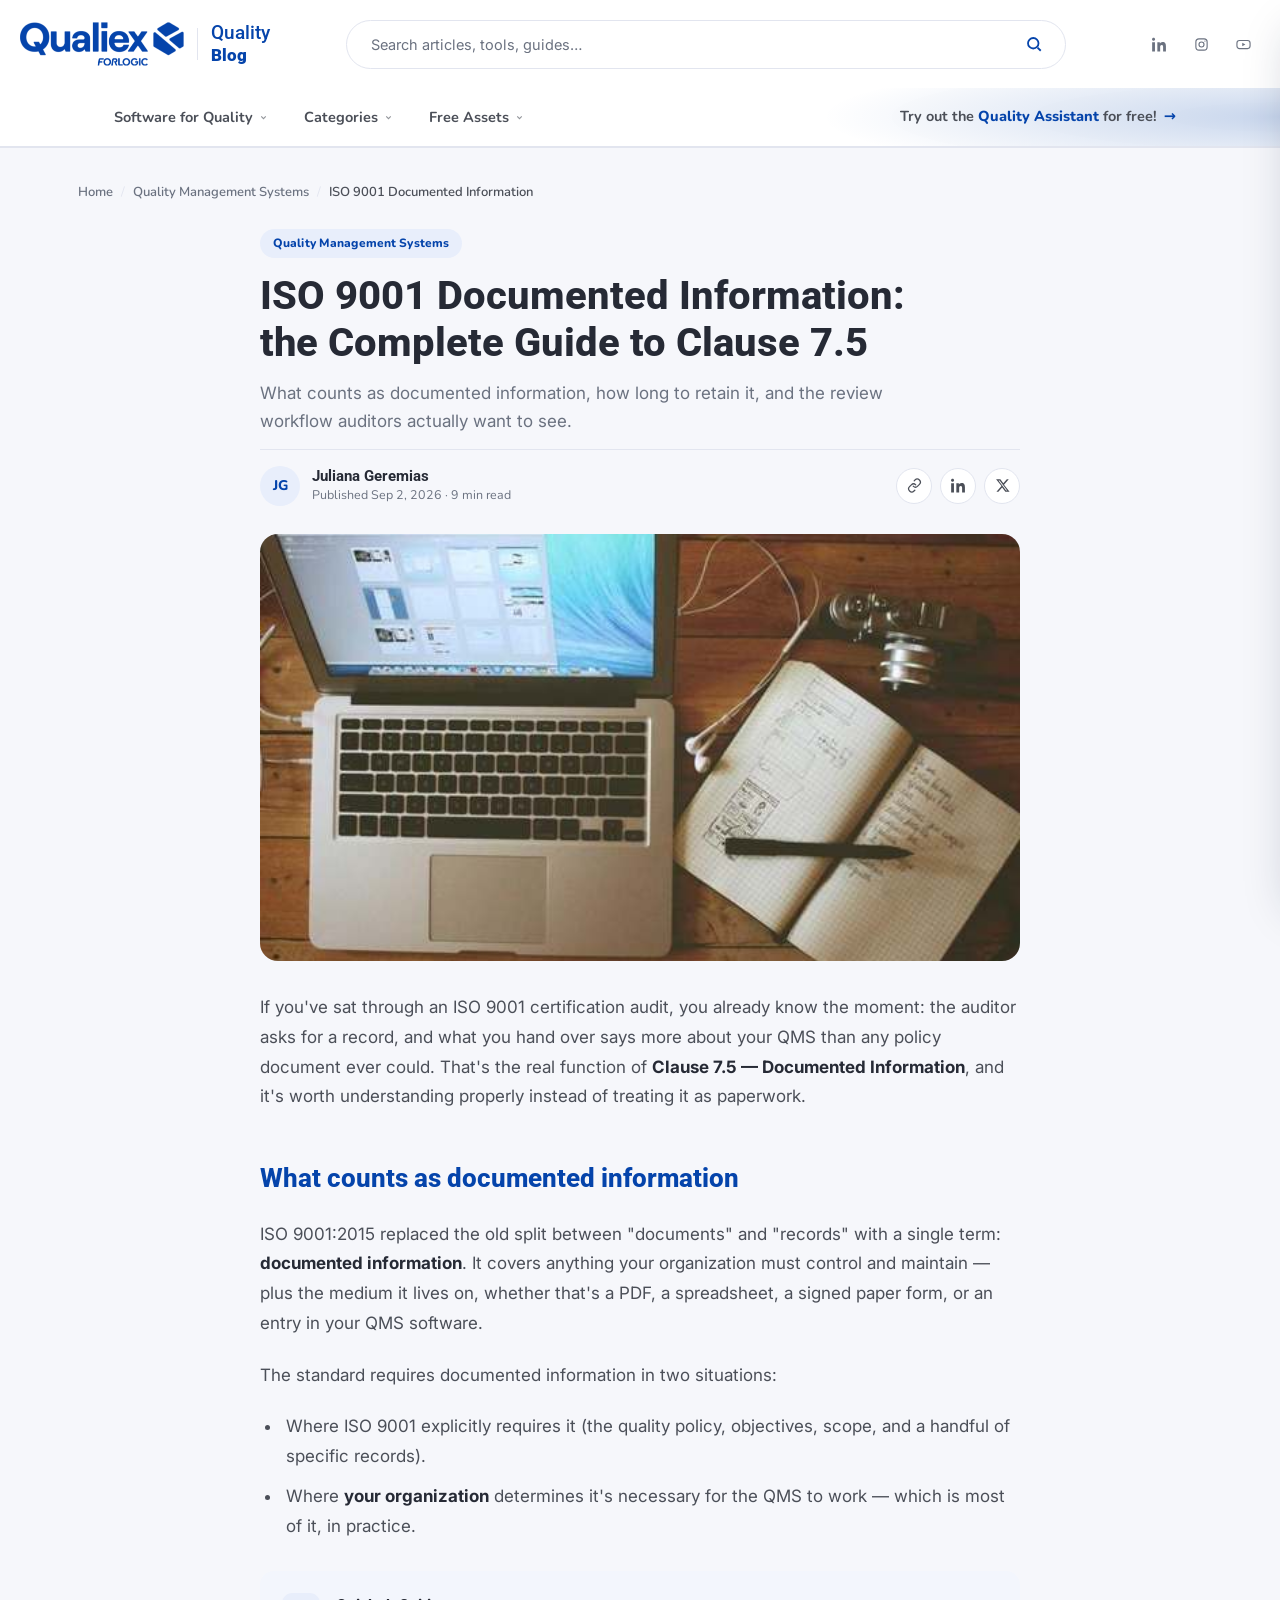
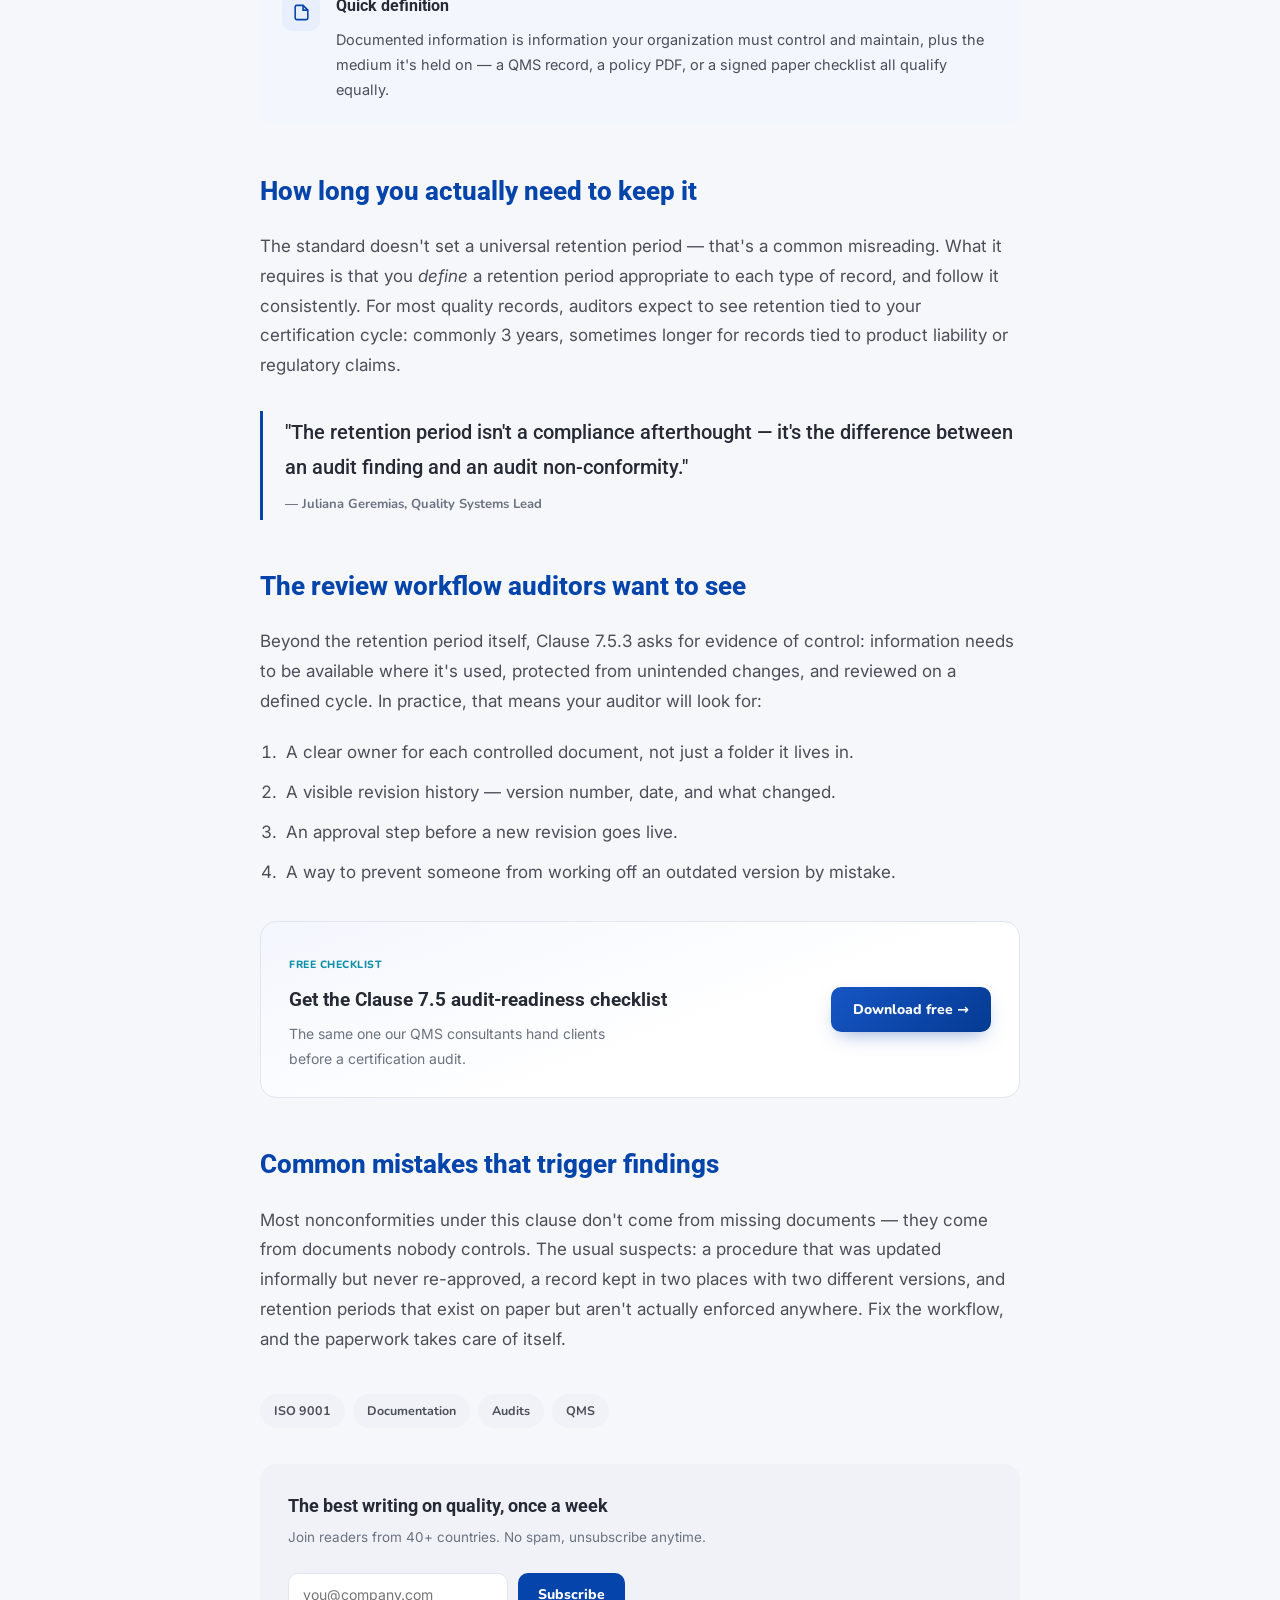
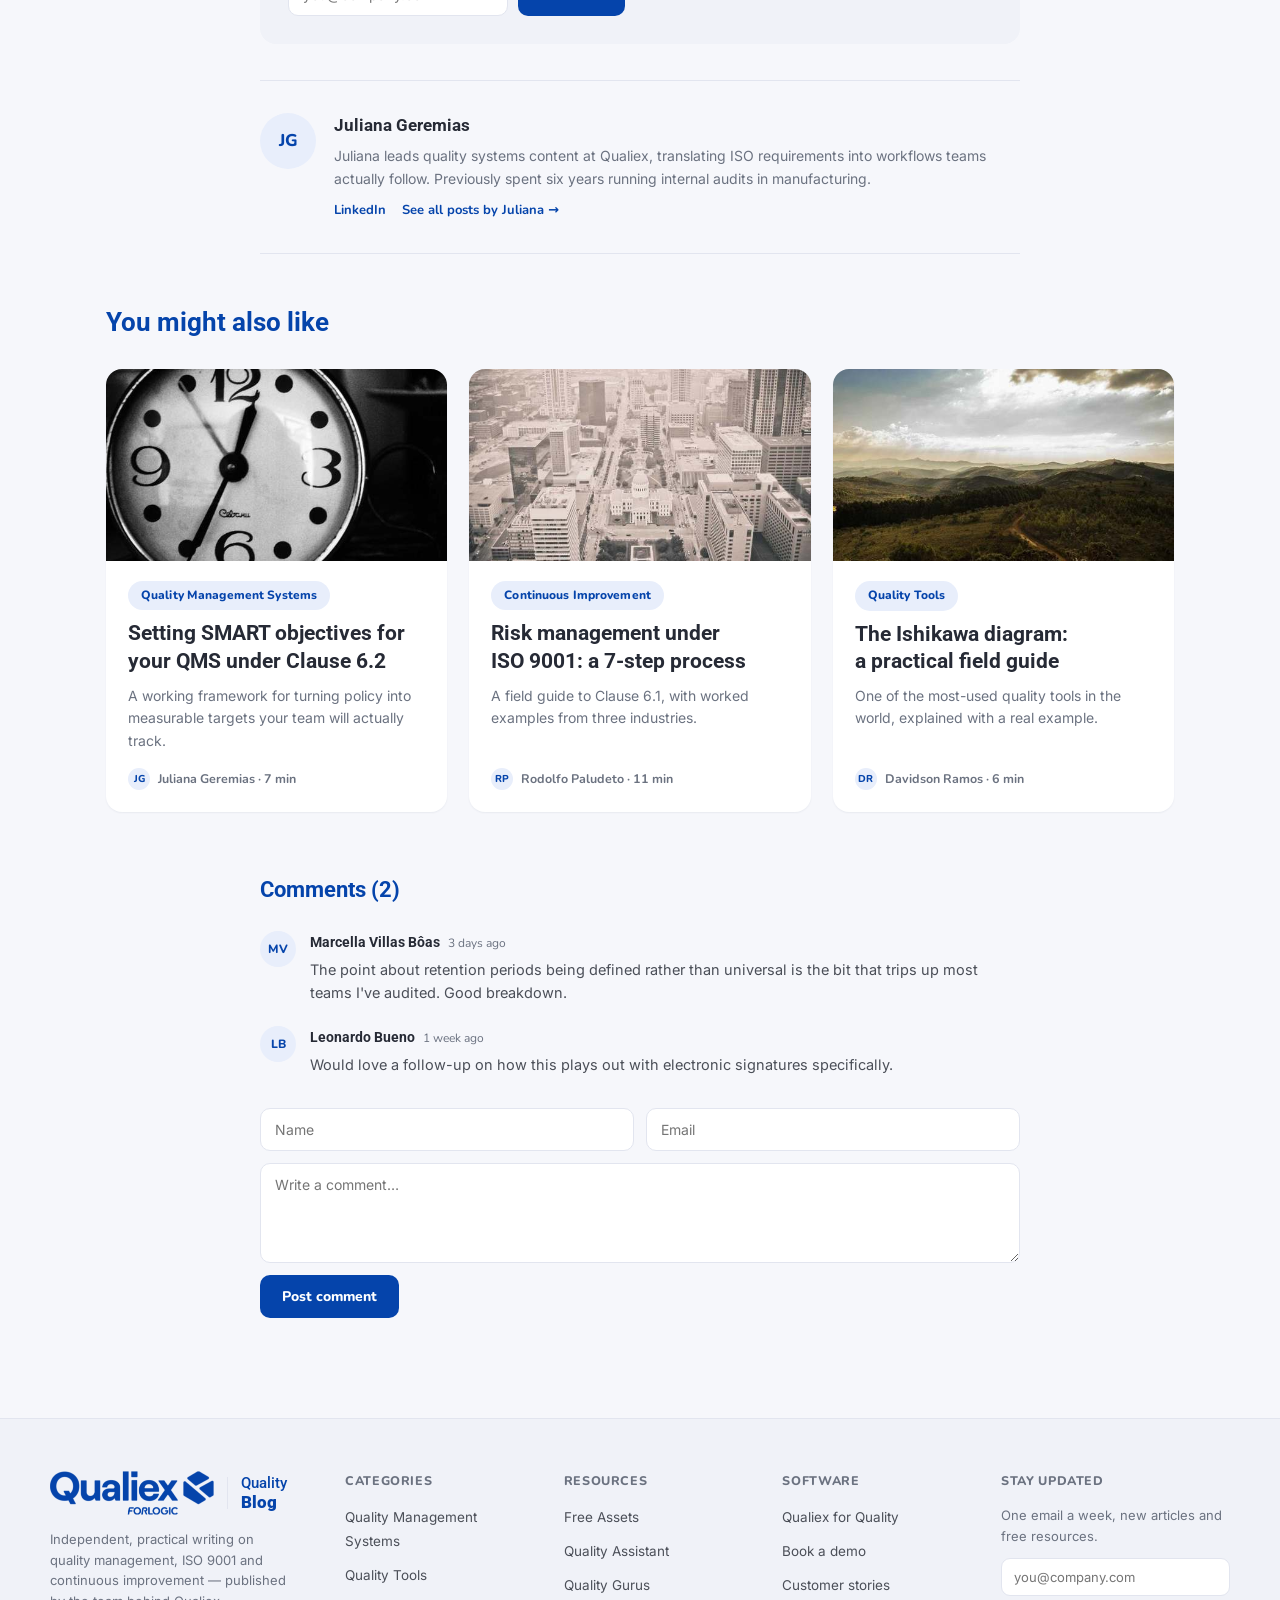
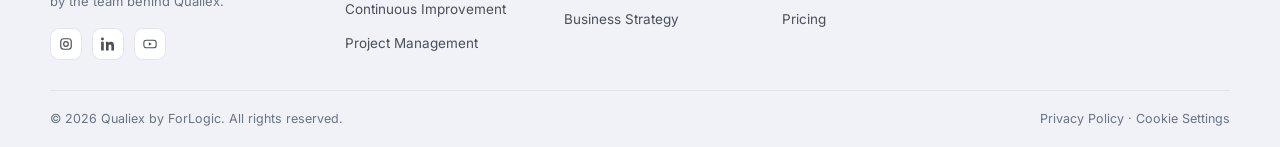
==== commit bf7b7a76: "Make the brand mark bigger and lean more into blue Enlarge the header logo and "Quality Blog" wordma" ====
--- a/post.html
+++ b/post.html
@@ -57,13 +57,14 @@
     align-items: center; height: 88px; gap: 20px 32px;
   }
   .brand { grid-area: brand; display: flex; align-items: center; gap: 11px; flex: none; min-width: 0; }
-  .brand-logo { height: 32px; width: auto; display: block; flex: none; }
+  .brand-logo { height: 44px; width: auto; display: block; flex: none; }
   .brand-name { display: flex; flex-direction: column; line-height: 1.2; }
-  .brand-name b { font-family: var(--font-display); font-weight: 900; font-size: 17px; color: var(--blue-700); }
-  .brand-thin { font-family: var(--font-display); font-weight: 500; font-size: 15px; color: var(--blue-700); }
+  .brand-name b { font-family: var(--font-display); font-weight: 900; font-size: 22px; color: var(--blue-700); }
+  .brand-thin { font-family: var(--font-display); font-weight: 500; font-size: 19px; color: var(--blue-700); }
   .brand-divider { width: 1px; align-self: stretch; margin: 6px 2px; background: var(--border); flex: none; }
 
   .header-search-lg {
+    position: relative;
     grid-area: search; justify-self: center; width: 100%; max-width: 720px;
     display: flex; align-items: center; gap: 12px; min-width: 0;
     background: transparent;
@@ -119,11 +120,42 @@
     display: flex; align-items: center; justify-content: center; color: var(--ink-soft);
   }
   .mobile-search {
+    position: relative;
     display: flex; align-items: center; gap: 10px;
     border: 1px solid var(--border); border-radius: 999px; padding: 12px 16px; margin: 14px 0 6px;
   }
   .mobile-search svg { width: 17px; height: 17px; color: var(--blue-700); flex: none; }
   .mobile-search input { flex: 1; min-width: 0; border: 0; background: transparent; outline: 0; color: var(--ink); font-family: var(--font-body); font-size: 14.5px; }
+
+  /* ---------- search results dropdown ---------- */
+  .search-dropdown {
+    position: absolute; top: calc(100% + 10px); left: 0; right: 0;
+    background: var(--surface); border: 1px solid var(--border); border-radius: 14px;
+    box-shadow: var(--shadow-lg); padding: 8px;
+    opacity: 0; visibility: hidden; transform: translateY(4px);
+    transition: opacity .15s ease, transform .15s ease;
+    z-index: 60;
+  }
+  .search-dropdown.open { opacity: 1; visibility: visible; transform: translateY(0); }
+  .search-result { display: flex; align-items: center; gap: 12px; padding: 9px 10px; border-radius: 10px; }
+  .search-result:hover { background: var(--blue-050); }
+  .search-result-thumb { width: 46px; height: 34px; border-radius: 6px; flex: none; background-size: cover; background-position: center; }
+  .search-result-text { display: flex; flex-direction: column; gap: 2px; min-width: 0; }
+  .search-result-text b {
+    font-family: var(--font-display); font-weight: 700; font-size: 13.5px; color: var(--ink);
+    white-space: nowrap; overflow: hidden; text-overflow: ellipsis;
+  }
+  .search-result-text span { font-family: var(--font-ui); font-size: 11.5px; color: var(--muted); }
+  .search-empty { padding: 16px 10px; font-size: 13px; color: var(--muted); text-align: center; }
+  .search-all {
+    display: flex; align-items: center; justify-content: center; gap: 6px;
+    padding: 11px 10px; margin-top: 4px; border-top: 1px solid var(--border);
+    font-family: var(--font-ui); font-weight: 800; font-size: 12.5px; color: var(--blue-700);
+    border-radius: 0 0 8px 8px;
+  }
+  .search-all svg { width: 10px; height: 10px; }
+  .search-all:hover { background: var(--blue-050); }
+
   .mobile-qa-link {
     display: block;
     background: var(--blue-050); border-radius: 12px; padding: 13px 16px; margin-bottom: 10px;
@@ -283,6 +315,7 @@
     display: flex; flex-direction: column;
   }
   .card:hover { transform: translateY(-3px); box-shadow: var(--shadow-md); }
+  .card:hover h3 { color: var(--blue-700); }
   .card:hover .card-body { background: var(--blue-050); }
 
   .art {
@@ -320,7 +353,7 @@
   /* ---------- section heads ---------- */
   .section { padding: 52px 0; }
   .section-head { display: flex; align-items: baseline; justify-content: space-between; margin-bottom: 26px; gap: 20px;}
-  .section-head h2 { font-size: 26px; font-weight: 700; }
+  .section-head h2 { font-size: 26px; font-weight: 700; color: var(--blue-700); }
   .see-all { font-family: var(--font-ui); font-weight: 800; font-size: 13.5px; color: var(--blue-700); display: flex; align-items: center; gap: 6px; }
   .see-all svg { width: 12px; height: 12px; }
 
@@ -469,7 +502,7 @@
     .header-social { display: none; }
     .hamburger-btn { display: flex; }
     .brand > .brand-divider { display: none; }
-    .brand-thin, .brand-name b { font-size: 14px; }
+    .brand-thin, .brand-name b { font-size: 17px; }
 
     /* desktop secondary nav row (dropdowns) is replaced by the slide-in menu */
     nav.primary-row { display: none; }
@@ -500,7 +533,7 @@
     .banner-frame { height: 200px; }
     .topic-mini-grid .mini-post { flex-basis: 84%; }
     .foot-grid { grid-template-columns: 1fr; }
-    .brand-thin, .brand-name b { font-size: 13px; }
+    .brand-thin, .brand-name b { font-size: 15px; }
     .banner-copy h3 { font-size: 19px; }
     .banner-copy p { font-size: 13.5px; }
   }
@@ -578,7 +611,7 @@
   .post-body { font-size: 17px; line-height: 1.75; color: var(--ink-soft); }
   .post-body p { margin: 0 0 22px; }
   .post-body h2 {
-    font-family: var(--font-display); font-weight: 800; font-size: 26px; color: var(--ink);
+    font-family: var(--font-display); font-weight: 800; font-size: 26px; color: var(--blue-700);
     margin: 44px 0 18px; text-wrap: balance;
   }
   .post-body h3 { font-family: var(--font-display); font-weight: 700; font-size: 20px; color: var(--ink); margin: 32px 0 14px; }
@@ -678,7 +711,7 @@
   .related-posts { max-width: 1180px; margin: 0 auto; padding: 0 28px 60px; }
 
   .comments-section { max-width: 760px; margin: 0 auto; padding: 0 0 80px; }
-  .comments-section > h2 { font-family: var(--font-display); font-size: 22px; color: var(--ink); margin-bottom: 24px; }
+  .comments-section > h2 { font-family: var(--font-display); font-size: 22px; color: var(--blue-700); margin-bottom: 24px; }
   .comment-list { display: flex; flex-direction: column; gap: 22px; margin-bottom: 32px; }
   .comment { display: flex; gap: 14px; }
   .comment-body { flex: 1; min-width: 0; }
@@ -727,14 +760,27 @@
 
 <header class="main">
   <div class="wrap topbar">
-    <a class="brand" href="https://claude.ai/code/artifact/5dad1f2f-0d00-4dd6-ab82-f45fa4202439" target="_blank" rel="noopener">
+    <a class="brand" href="index.html">
       <img class="brand-logo" src="[data-uri]" alt="Qualiex" />
       <div class="brand-divider"></div>
       <div class="brand-name"><span class="brand-thin">Quality</span><b style="font-size:17px;">Blog</b></div>
     </a>
-    <form class="header-search-lg" onsubmit="return false">
+    <form class="header-search-lg" onsubmit="return false" autocomplete="off">
       <svg viewBox="0 0 24 24" fill="none" stroke="currentColor" stroke-width="2.4"><circle cx="11" cy="11" r="7"/><path d="M21 21l-4.3-4.3"/></svg>
-      <input type="search" placeholder="Search articles, tools, guides…" />
+      <input type="search" id="desktopSearchInput" placeholder="Search articles, tools, guides…" />
+      <div class="search-dropdown" id="desktopSearchDropdown">
+        <div class="search-results">
+          <a class="search-result" href="post.html">
+            <span class="search-result-thumb photo-doc"></span>
+            <span class="search-result-text">
+              <b>ISO 9001 Documented Information: the Complete Guide to Clause 7.5</b>
+              <span>Quality Management Systems</span>
+            </span>
+          </a>
+        </div>
+        <div class="search-empty" hidden>No results found. Try a different search term.</div>
+        <a class="search-all" href="#">Show all results for "<span class="search-query-text"></span>"<svg viewBox="0 0 24 24" fill="none" stroke="currentColor" stroke-width="3"><path d="M9 6l6 6-6 6"/></svg></a>
+      </div>
     </form>
     <div class="topbar-actions">
       <div class="header-social">
@@ -814,7 +860,7 @@
 <div class="mobile-menu-backdrop" id="mobileMenuBackdrop" onclick="toggleMobileMenu()"></div>
 <nav class="mobile-menu" id="mobileMenu" aria-label="Mobile menu">
   <div class="mobile-menu-head">
-    <a class="brand" href="https://claude.ai/code/artifact/5dad1f2f-0d00-4dd6-ab82-f45fa4202439" target="_blank" rel="noopener">
+    <a class="brand" href="index.html">
       <img class="brand-logo" src="[data-uri]" alt="Qualiex" />
     </a>
     <button class="mobile-menu-close" type="button" aria-label="Close menu" onclick="toggleMobileMenu()">
@@ -822,9 +868,22 @@
     </button>
   </div>
 
-  <form class="mobile-search" onsubmit="return false">
+  <form class="mobile-search" onsubmit="return false" autocomplete="off">
     <svg viewBox="0 0 24 24" fill="none" stroke="currentColor" stroke-width="2.4"><circle cx="11" cy="11" r="7"/><path d="M21 21l-4.3-4.3"/></svg>
-    <input type="search" placeholder="Search articles, tools, guides…" />
+    <input type="search" id="mobileSearchInput" placeholder="Search articles, tools, guides…" />
+    <div class="search-dropdown" id="mobileSearchDropdown">
+      <div class="search-results">
+        <a class="search-result" href="post.html">
+          <span class="search-result-thumb photo-doc"></span>
+          <span class="search-result-text">
+            <b>ISO 9001 Documented Information: the Complete Guide to Clause 7.5</b>
+            <span>Quality Management Systems</span>
+          </span>
+        </a>
+      </div>
+      <div class="search-empty" hidden>No results found. Try a different search term.</div>
+      <a class="search-all" href="#">Show all results for "<span class="search-query-text"></span>"<svg viewBox="0 0 24 24" fill="none" stroke="currentColor" stroke-width="3"><path d="M9 6l6 6-6 6"/></svg></a>
+    </div>
   </form>
 
   <a class="mobile-qa-link" href="#">
@@ -887,7 +946,7 @@
 
 <main class="wrap post-wrap">
   <nav class="breadcrumb" aria-label="Breadcrumb">
-    <span class="crumb"><a href="https://claude.ai/code/artifact/5dad1f2f-0d00-4dd6-ab82-f45fa4202439" target="_blank" rel="noopener">Home</a></span><span class="crumb"><a href="#">Quality Management Systems</a></span><span class="crumb" aria-current="page">ISO 9001 Documented Information</span>
+    <span class="crumb"><a href="index.html">Home</a></span><span class="crumb"><a href="#">Quality Management Systems</a></span><span class="crumb" aria-current="page">ISO 9001 Documented Information</span>
   </nav>
 
   <article class="post">
@@ -1195,4 +1254,49 @@
   }, { passive: true });
 })();
 
-</script>
+
+(function () {
+  var KEYWORDS = ['iso', '9001', 'iso 9001', 'document', 'documented', 'documentation',
+    'clause', '7.5', 'audit', 'qms', 'quality management', 'retention', 'records', 'information'];
+
+  function isMatch(query) {
+    var q = query.toLowerCase();
+    return KEYWORDS.some(function (k) { return k.indexOf(q) !== -1 || q.indexOf(k) !== -1; });
+  }
+
+  function wireSearch(formEl, dropdownEl) {
+    if (!formEl || !dropdownEl) return;
+    var input = formEl.querySelector('input');
+    var resultsEl = dropdownEl.querySelector('.search-results');
+    var emptyEl = dropdownEl.querySelector('.search-empty');
+    var queryEls = dropdownEl.querySelectorAll('.search-query-text');
+
+    function update() {
+      var q = input.value.trim();
+      if (!q) {
+        dropdownEl.classList.remove('open');
+        return;
+      }
+      var hit = isMatch(q);
+      resultsEl.hidden = !hit;
+      emptyEl.hidden = hit;
+      for (var i = 0; i < queryEls.length; i++) queryEls[i].textContent = q;
+      dropdownEl.classList.add('open');
+    }
+
+    input.addEventListener('input', update);
+    input.addEventListener('focus', function () { if (input.value.trim()) update(); });
+    document.addEventListener('click', function (e) {
+      if (!formEl.contains(e.target)) dropdownEl.classList.remove('open');
+    });
+    formEl.addEventListener('keydown', function (e) {
+      if (e.key === 'Escape') dropdownEl.classList.remove('open');
+    });
+  }
+
+  wireSearch(document.getElementById('desktopSearchInput') && document.getElementById('desktopSearchInput').closest('form'),
+    document.getElementById('desktopSearchDropdown'));
+  wireSearch(document.getElementById('mobileSearchInput') && document.getElementById('mobileSearchInput').closest('form'),
+    document.getElementById('mobileSearchDropdown'));
+})();
+</script>
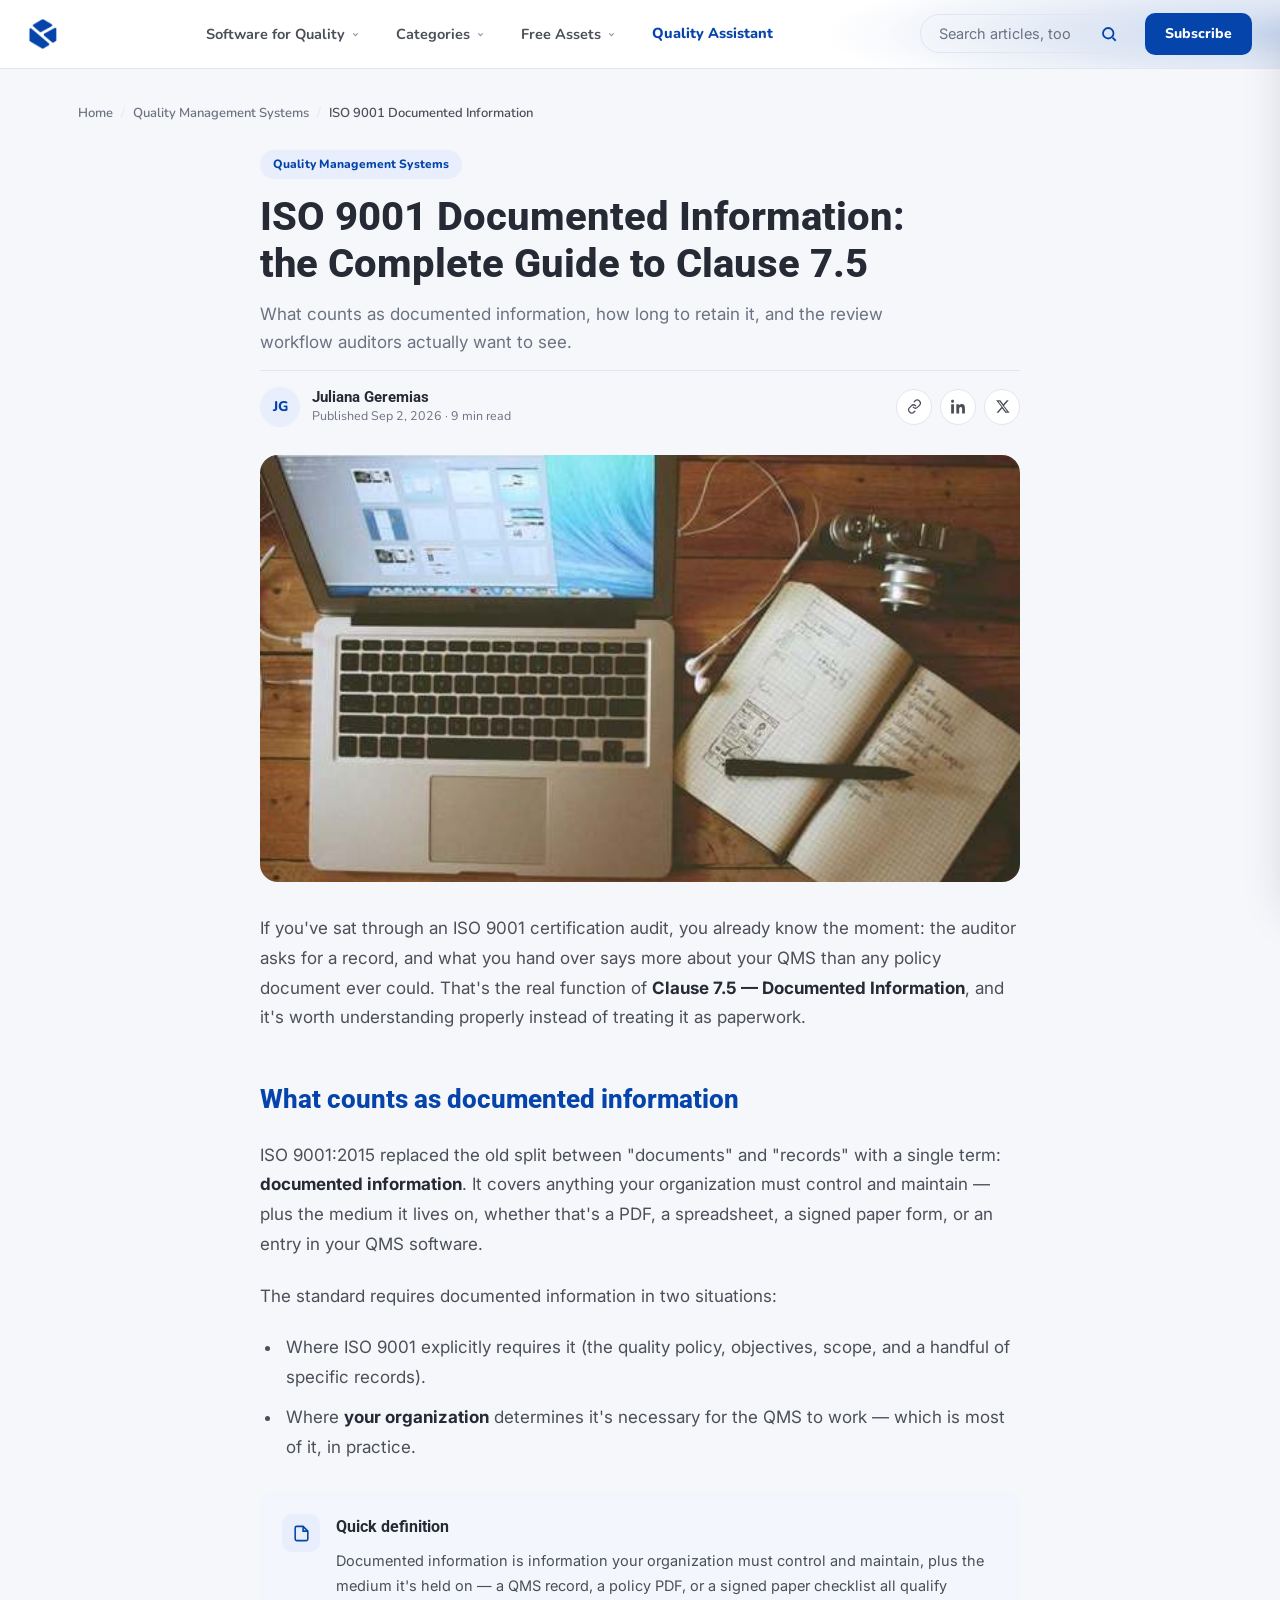
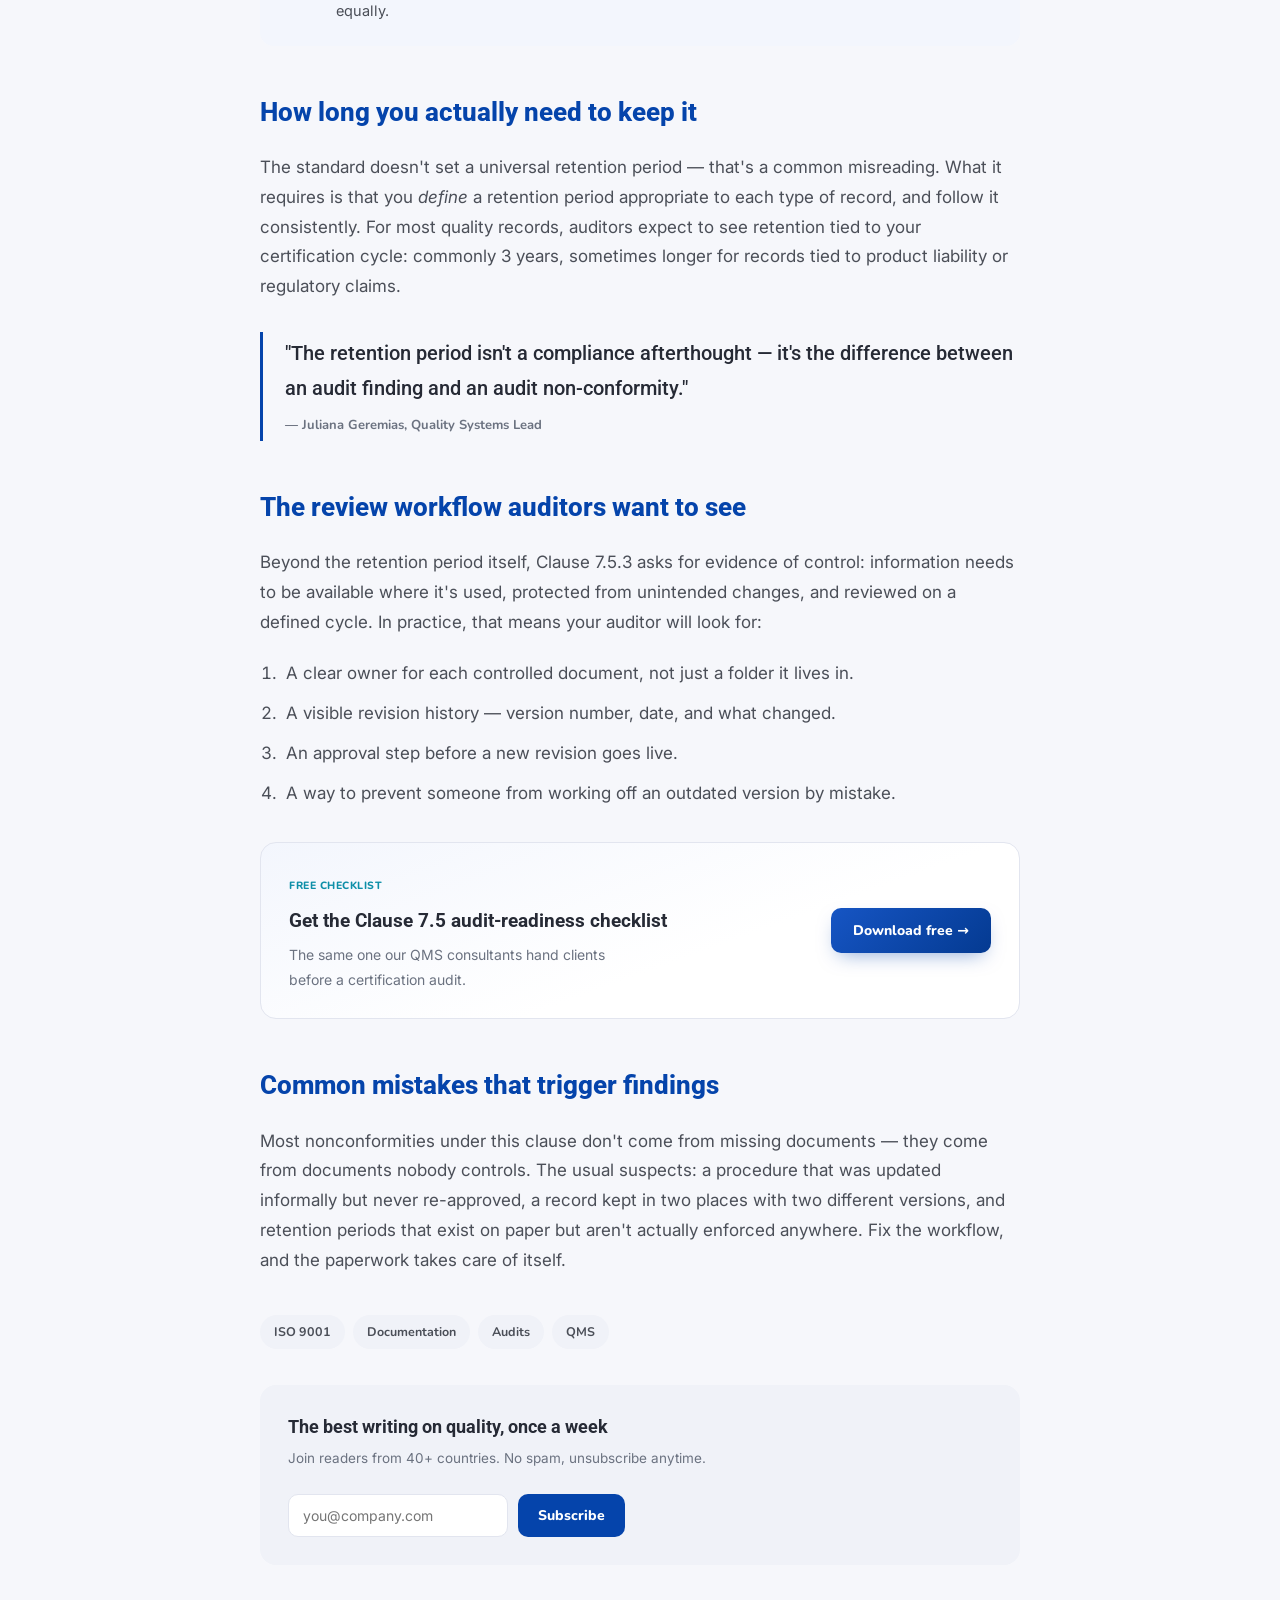
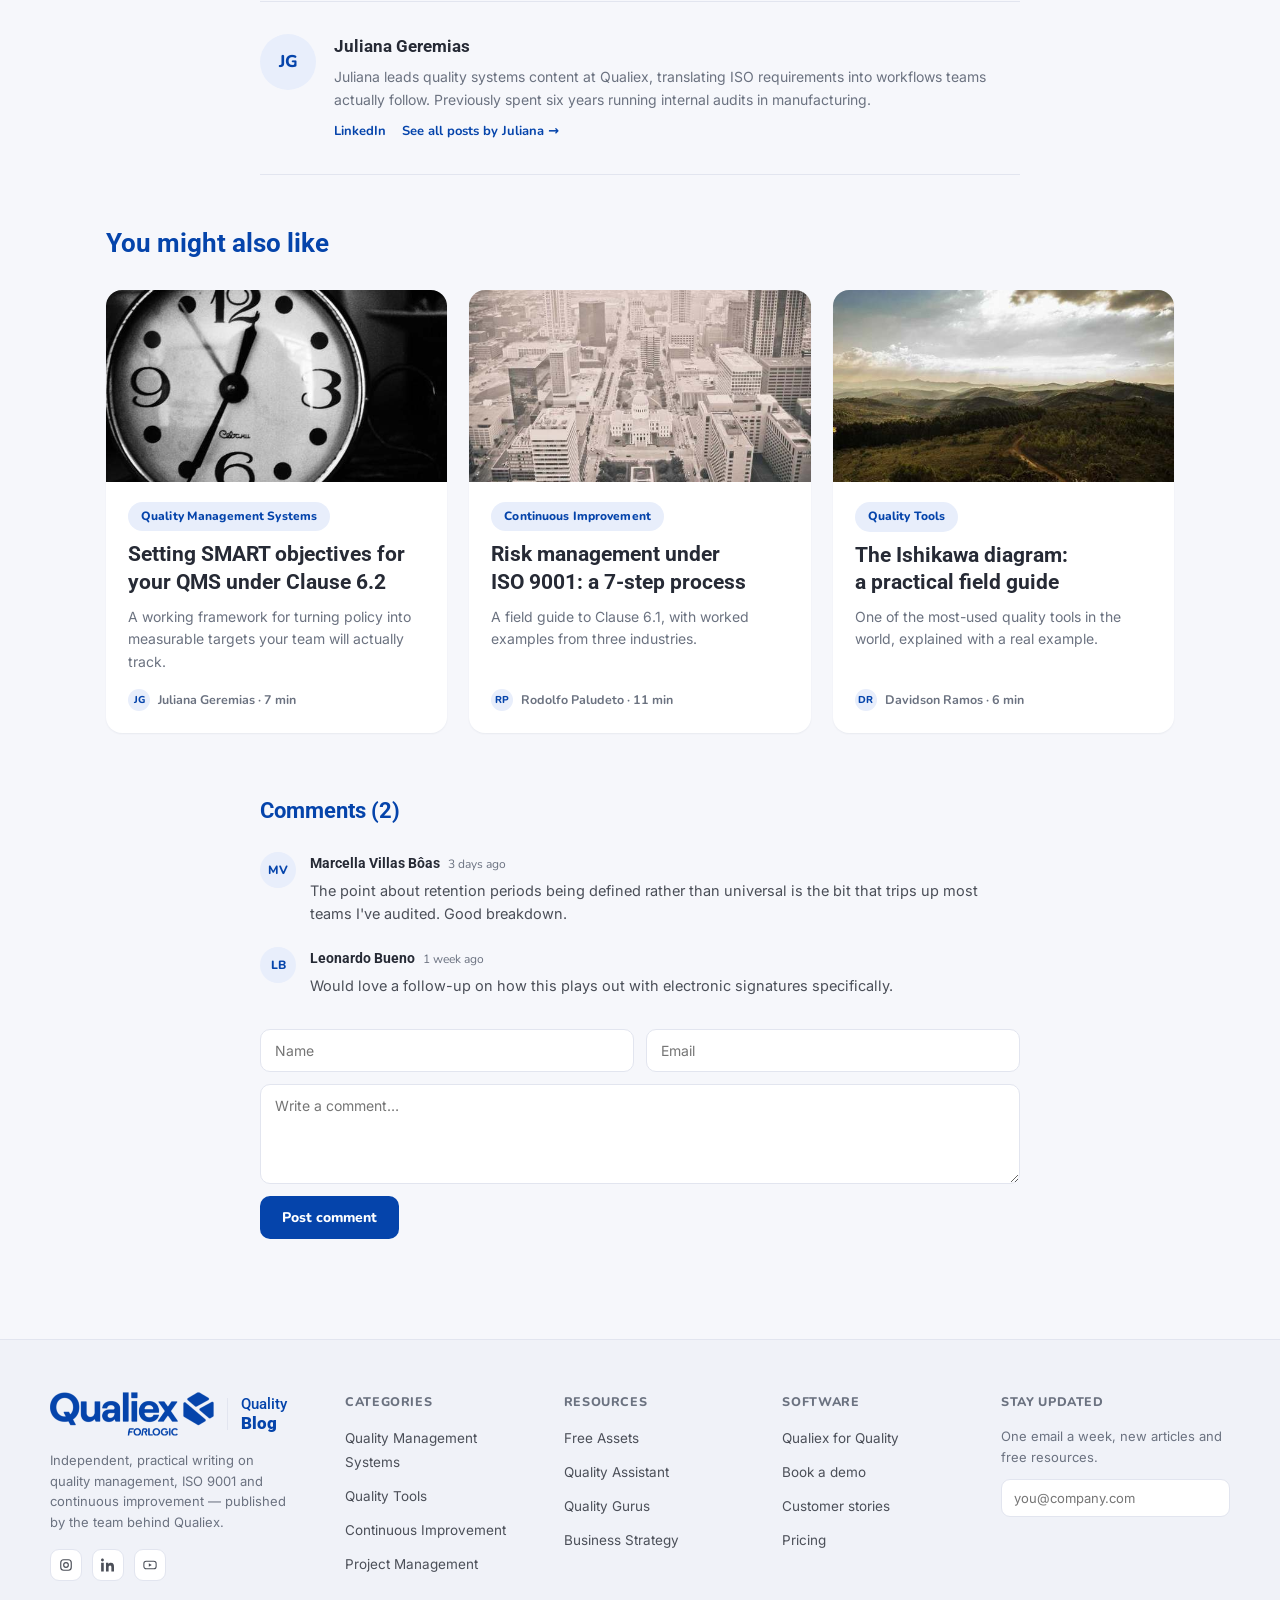
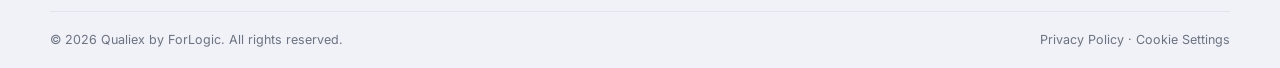
==== commit e850f397: "Rework the header: compact top bar + centered masthead on the homepage Replaces the tall topbar + 30" ====
--- a/post.html
+++ b/post.html
@@ -50,7 +50,39 @@
   .wrap { max-width: 1180px; margin: 0 auto; padding: 0 28px; }
 
   /* ---------- header: top bar (logo / search / social) ---------- */
-  header.main { border-bottom: 1px solid var(--border); background: var(--surface); }
+  header.main { border-bottom: 0; background: transparent; }
+
+  /* ---------- top utility bar: hexagon mark + links + search + Subscribe ---------- */
+  .nav-brand { flex: none; display: flex; align-items: center; }
+  .nav-brand-logo { height: 30px; width: 30px; display: block; }
+
+  .nav-actions { flex: none; display: flex; align-items: center; gap: 10px; }
+  .nav-actions .header-search-lg {
+    grid-area: unset; justify-self: unset; width: 215px; max-width: 100%;
+    padding: 9px 16px;
+  }
+  .subscribe-btn {
+    font-family: var(--font-ui); font-weight: 800; font-size: 14px;
+    background: var(--blue-700); color: #fff;
+    padding: 10px 20px; border-radius: 10px;
+    flex: none; white-space: nowrap;
+    transition: background .15s ease, transform .15s ease;
+  }
+  .subscribe-btn:hover { background: var(--blue-600); transform: translateY(-1px); }
+
+  /* Quality Assistant reads as a plain nav item inside the centred link group */
+  .nav-links a.qa-link { padding: 10px 16px; border-radius: 9px; transition: background .15s ease; }
+  .nav-links a.qa-link:hover { background: var(--blue-050); }
+  .nav-links .qa-full, .nav-links .qa-arrow { display: none; }
+  .nav-links .qa-short { display: inline; }
+
+  /* the link row needs its own collapse point — it crowds the logo/search first */
+  @media (max-width: 1100px) {
+    .nav-row-2 > .nav-links { display: none; }
+    .nav-row-2 > .nav-brand { flex: 1; }
+    .nav-actions .hamburger-btn { display: flex; }
+  }
+
   .wrap.topbar { max-width: 1400px; padding: 0 20px; }
   .topbar {
     display: grid; grid-template-columns: auto 1fr auto; grid-template-areas: "brand search social";
@@ -236,8 +268,9 @@
     content: ""; position: absolute; inset: 0; z-index: 0; pointer-events: none;
     background: radial-gradient(55% 160% at 100% 50%, color-mix(in srgb, var(--blue-700) 22%, transparent), transparent 65%);
   }
-  .wrap.nav-row-2 { max-width: 1180px; padding: 0 48px; }
-  .nav-row-2 { position: relative; z-index: 1; display: flex; align-items: center; justify-content: space-between; gap: 12px; height: 58px; }
+  .wrap.nav-row-2 { max-width: 1280px; padding: 0 28px; }
+  .nav-row-2 { position: relative; z-index: 1; display: flex; align-items: center; gap: 18px; height: 68px; }
+  .nav-row-2 > .nav-links { flex: 1; justify-content: center; }
   .nav-item { position: relative; flex: none; }
   .nav-trigger {
     font-family: var(--font-ui); font-weight: 700; font-size: 14.5px;
@@ -492,24 +525,17 @@
   @media (max-width: 900px) {
     .wrap { padding: 0 18px; }
 
-    /* header collapses to logo + compact action icons, one row */
-    .wrap.topbar { padding: 0 18px; }
-    .topbar {
-      grid-template-columns: 1fr auto; grid-template-areas: "brand social";
-      height: 68px; padding: 0;
-    }
+    /* header collapses to logo + Subscribe + hamburger, one row */
     .header-search-lg { display: none; }
     .header-social { display: none; }
     .hamburger-btn { display: flex; }
-    .brand > .brand-divider { display: none; }
-    .brand-thin, .brand-name b { font-size: 17px; }
-
-    /* desktop secondary nav row (dropdowns) is replaced by the slide-in menu */
-    nav.primary-row { display: none; }
-
-    /* banner: shorter, copy-only on very small widths (art already hides at 760px) */
-    .banner-frame { height: 240px; }
-    .banner-copy { max-width: 82%; }
+
+    .wrap.nav-row-2 { padding: 0 18px; }
+    .nav-row-2 { height: 60px; gap: 12px; }
+    .nav-row-2 > .nav-links { display: none; }
+    .nav-brand { flex: 1; }
+    .nav-brand-logo { height: 26px; width: 26px; }
+    .subscribe-btn { padding: 9px 16px; font-size: 13.5px; }
 
     /* stacked bands */
     .band { padding: 24px; }
@@ -759,44 +785,12 @@
 </style>
 
 <header class="main">
-  <div class="wrap topbar">
-    <a class="brand" href="index.html">
-      <img class="brand-logo" src="[data-uri]" alt="Qualiex" />
-      <div class="brand-divider"></div>
-      <div class="brand-name"><span class="brand-thin">Quality</span><b style="font-size:17px;">Blog</b></div>
-    </a>
-    <form class="header-search-lg" onsubmit="return false" autocomplete="off">
-      <svg viewBox="0 0 24 24" fill="none" stroke="currentColor" stroke-width="2.4"><circle cx="11" cy="11" r="7"/><path d="M21 21l-4.3-4.3"/></svg>
-      <input type="search" id="desktopSearchInput" placeholder="Search articles, tools, guides…" />
-      <div class="search-dropdown" id="desktopSearchDropdown">
-        <div class="search-results">
-          <a class="search-result" href="post.html">
-            <span class="search-result-thumb photo-doc"></span>
-            <span class="search-result-text">
-              <b>ISO 9001 Documented Information: the Complete Guide to Clause 7.5</b>
-              <span>Quality Management Systems</span>
-            </span>
-          </a>
-        </div>
-        <div class="search-empty" hidden>No results found. Try a different search term.</div>
-        <a class="search-all" href="#">Show all results for "<span class="search-query-text"></span>"<svg viewBox="0 0 24 24" fill="none" stroke="currentColor" stroke-width="3"><path d="M9 6l6 6-6 6"/></svg></a>
-      </div>
-    </form>
-    <div class="topbar-actions">
-      <div class="header-social">
-        <a href="#" aria-label="LinkedIn"><svg viewBox="0 0 24 24" fill="currentColor"><path d="M4.98 3.5C4.98 4.88 3.87 6 2.5 6S0 4.88 0 3.5 1.12 1 2.5 1s2.48 1.12 2.48 2.5zM.24 8.25h4.5V23H.24V8.25zM8.25 8.25h4.31v2.02h.06c.6-1.14 2.07-2.34 4.26-2.34 4.56 0 5.4 3 5.4 6.9V23h-4.5v-6.6c0-1.57-.03-3.6-2.2-3.6-2.2 0-2.53 1.72-2.53 3.48V23h-4.5V8.25z"/></svg></a>
-        <a href="#" aria-label="Instagram"><svg viewBox="0 0 24 24" fill="none" stroke="currentColor" stroke-width="1.8"><rect x="3" y="3" width="18" height="18" rx="5"/><circle cx="12" cy="12" r="4"/><circle cx="17.5" cy="6.5" r="1" fill="currentColor" stroke="none"/></svg></a>
-        <a href="#" aria-label="YouTube"><svg viewBox="0 0 24 24" fill="none" stroke="currentColor" stroke-width="1.8"><rect x="1.5" y="5.5" width="21" height="13" rx="4"/><path d="M10 9.2l5 2.8-5 2.8V9.2z" fill="currentColor" stroke="none"/></svg></a>
-      </div>
-      <button class="hamburger-btn" id="hamburgerBtn" type="button" aria-label="Open menu" onclick="toggleMobileMenu()">
-        <svg viewBox="0 0 24 24" fill="none" stroke="currentColor" stroke-width="2.2" stroke-linecap="round"><path d="M3 6h18M3 12h18M3 18h18"/></svg>
-      </button>
-    </div>
-  </div>
-
   <nav class="primary-row">
     <div class="wrap nav-row-2">
-      <div class="nav-links">
+      <a class="nav-brand" href="index.html" aria-label="Qualiex">
+        <img class="nav-brand-logo" src="[data-uri]" alt="Qualiex" />
+      </a>
+<div class="nav-links">
       <div class="nav-item">
         <button class="nav-trigger">Software for Quality<svg class="chev" viewBox="0 0 24 24" fill="none" stroke="currentColor" stroke-width="3"><path d="M6 9l6 6 6-6"/></svg></button>
         <div class="dropdown-panel cols-2">
@@ -847,12 +841,35 @@
           </a>
         </div>
       </div>
-      </div>
-      <a class="qa-link" href="#">
+        <a class="qa-link" href="#">
         <span class="qa-full">Try out the <span class="qa-highlight">Quality Assistant</span> for free!</span>
         <span class="qa-short"><span class="qa-highlight">Quality Assistant</span></span>
         <span class="qa-arrow">→</span>
-      </a>
+        </a>
+      </div>
+      <div class="nav-actions">
+        <form class="header-search-lg" onsubmit="return false" autocomplete="off">
+        <svg viewBox="0 0 24 24" fill="none" stroke="currentColor" stroke-width="2.4"><circle cx="11" cy="11" r="7"/><path d="M21 21l-4.3-4.3"/></svg>
+        <input type="search" id="desktopSearchInput" placeholder="Search articles, tools, guides…" />
+        <div class="search-dropdown" id="desktopSearchDropdown">
+        <div class="search-results">
+        <a class="search-result" href="post.html">
+        <span class="search-result-thumb photo-doc"></span>
+        <span class="search-result-text">
+        <b>ISO 9001 Documented Information: the Complete Guide to Clause 7.5</b>
+        <span>Quality Management Systems</span>
+        </span>
+        </a>
+        </div>
+        <div class="search-empty" hidden>No results found. Try a different search term.</div>
+        <a class="search-all" href="#">Show all results for "<span class="search-query-text"></span>"<svg viewBox="0 0 24 24" fill="none" stroke="currentColor" stroke-width="3"><path d="M9 6l6 6-6 6"/></svg></a>
+        </div>
+        </form>
+        <a class="subscribe-btn" href="#">Subscribe</a>
+        <button class="hamburger-btn" id="hamburgerBtn" type="button" aria-label="Open menu" onclick="toggleMobileMenu()">
+        <svg viewBox="0 0 24 24" fill="none" stroke="currentColor" stroke-width="2.2" stroke-linecap="round"><path d="M3 6h18M3 12h18M3 18h18"/></svg>
+        </button>
+      </div>
     </div>
   </nav>
 </header>
